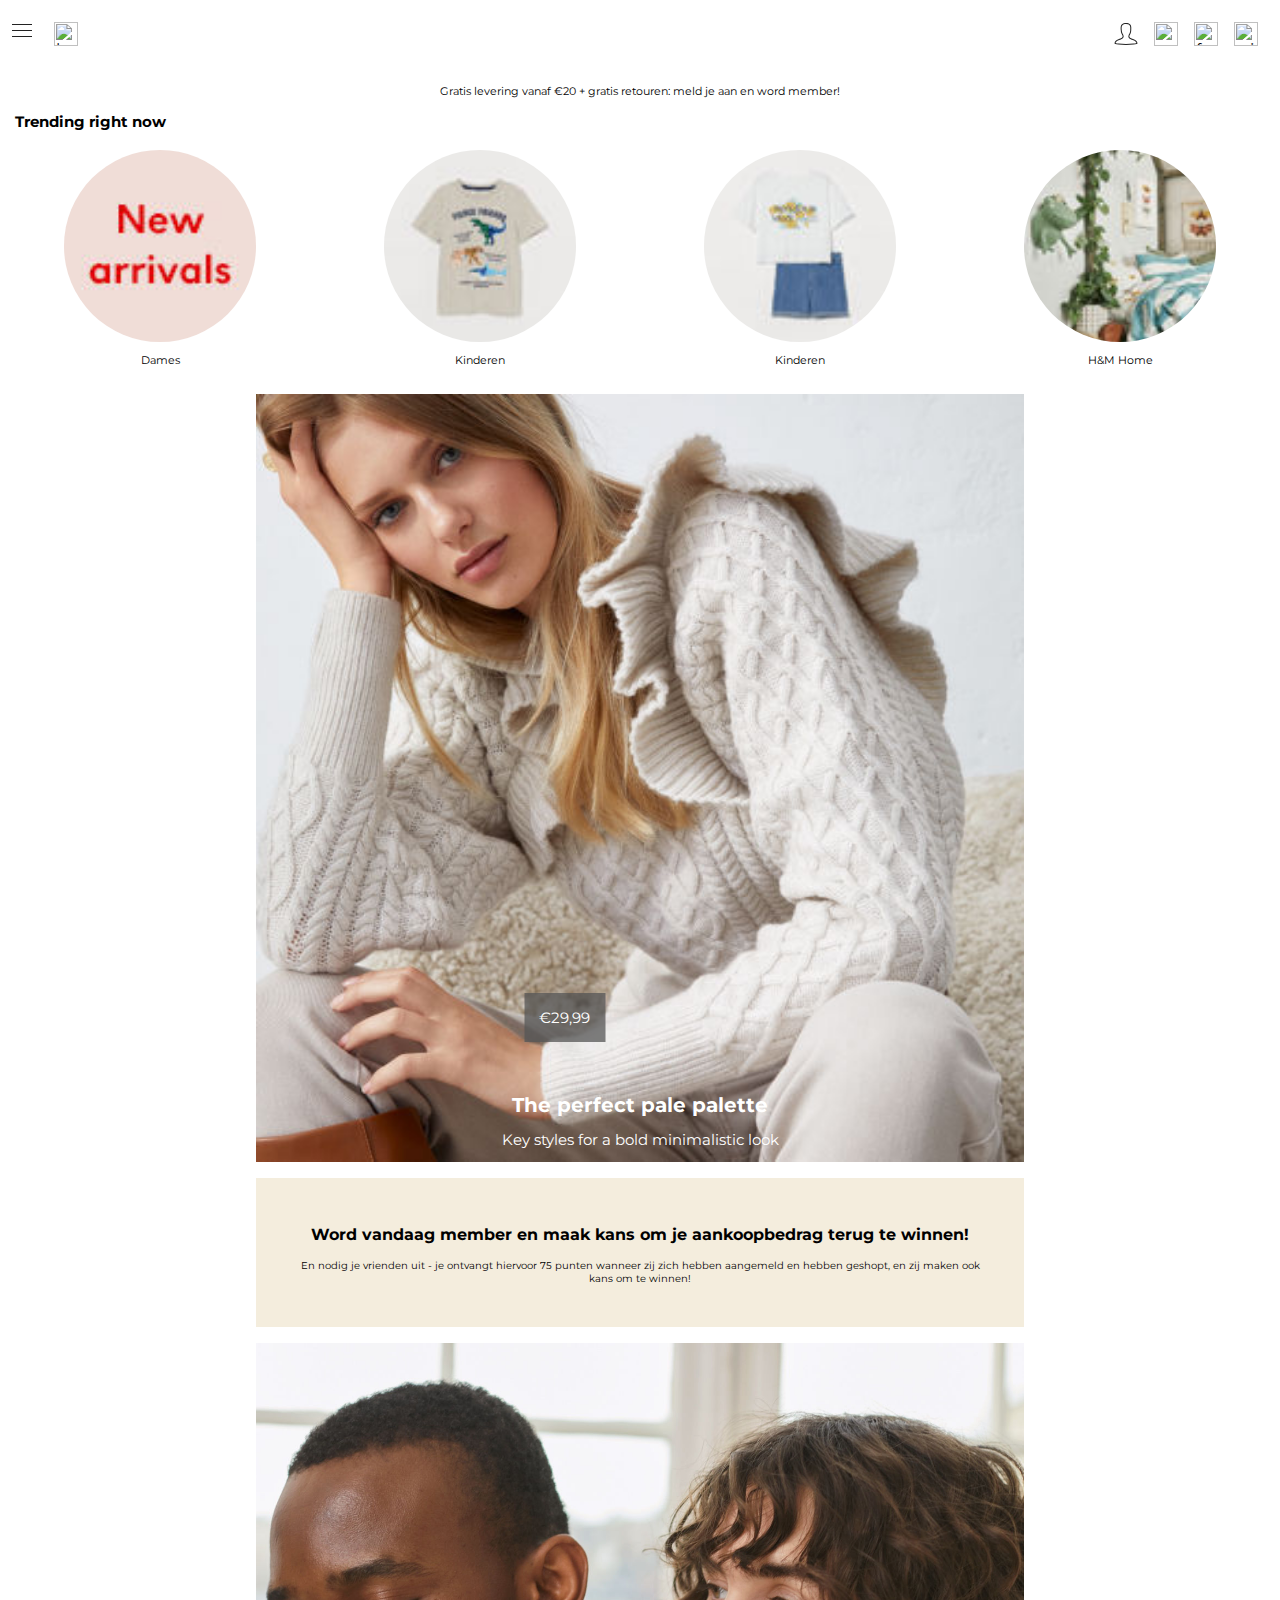
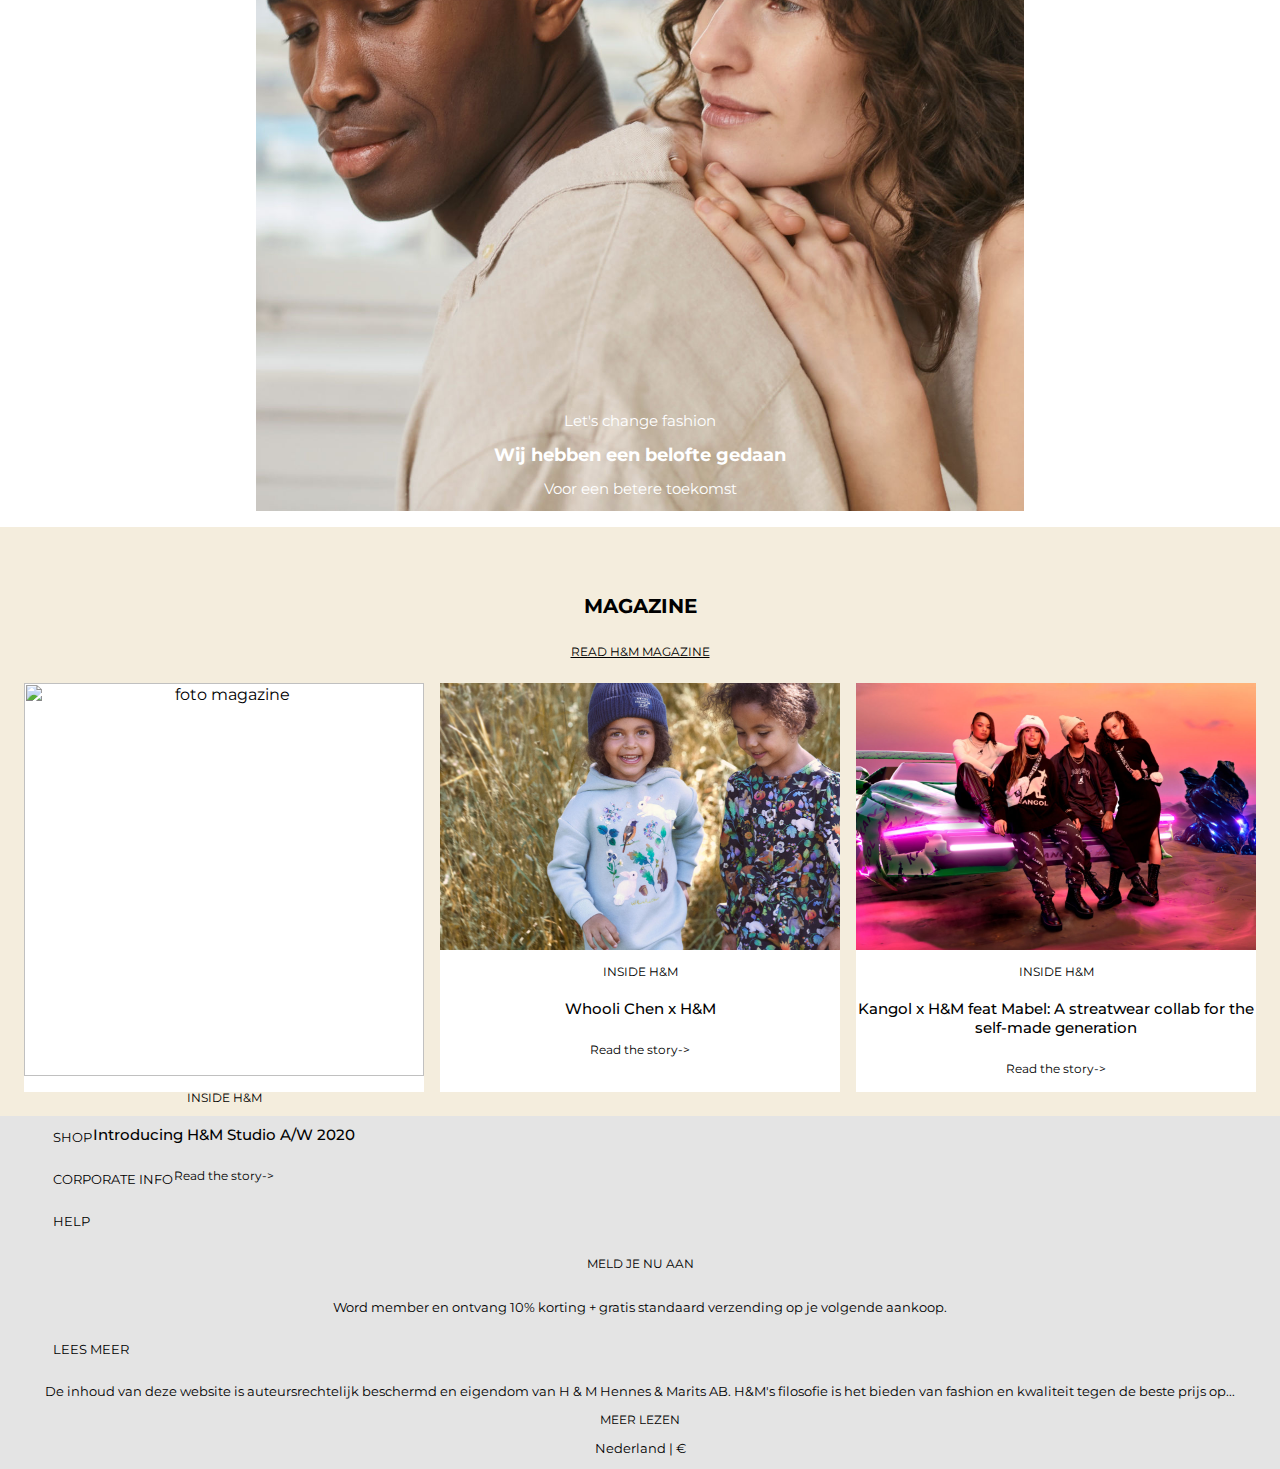
==== index.html @ 2b01b05f "Add files via upload" ====
<html lang="en">

<head>
	<meta charset="UTF-8">
	<meta name="viewport" content="width=device-width, initial-scale=1.0">
	<title>Eindopdracht Frontend Development Iris</title>
	<link rel="stylesheet" href="styles/style.css" />
</head>

<body>
	<header>
		<h1>H&M</h1>
		<nav>
			<ul>
				<li><a href="#"><img src="images/profielicon.svg" alt="profiel" />Inloggen</a></li>
				<li><a href="#">Dames</a></li>
				<li><a href="">Heren</a></li>
				<li><a href="">Divided</a></li>
				<li><a href="">Kinderen</a></li>
				<li><a href="">H&M HOME</a></li>
				<li><a href="">SALE</a></li>
				<li><a href="">Duurzaamheid</a></li>
				<li><a href="">Klantenservice</a></li>
				<li><a href="">Newsletter</a></li>
				<li><a href="">Zoek een winkel</a></li>
				<li><a href="">H&M Android app</a></li>
				<li><a href="">H&M Iphone app</a></li>
				<li><a href="">Modus hoog contrast inschakelen</a></li>
				<li><button>close</button></li>
			</ul>
			<ul>
				<li><button><img src="images/hamburgermenu.svg" alt="menu" /></button>
				</li>
				<li><img src="images/logo.png" alt="logo" />
				</li>
			</ul>
			<ul>
				<li><img src="images/profielicon.svg" alt="profiel" />
				</li>
				<li><img src="images/searchicon.png" alt="zoeken" />
				</li>
				<li><img src="images/favoriteicon.png" alt="favorieten" />
				</li>
				<li><img src="images/shoppingbag.png" alt="winkelmand" />
				</li>
			</ul>
		</nav>
	</header>
	<section>
		<p> Gratis levering vanaf €20 + gratis retouren: meld je aan en word member!</p>
		<h2> Trending right now </h2>
		<ul>
			<!-- linkjes maken -->
			<li><img src="images/new_arrivals.jpg" alt="new arrivals" />
				<p>Dames</p>
			</li>
			<li><img src="images/TRN_afb1.jpg" alt="jongenskleding" />
				<p>Kinderen</p>
			</li>
			<li><img src="images/TRN_afb2.jpg" alt="meisjeskleding" />
				<p>Kinderen</p>
			</li>
			<li><img src="images/TRN_afb3.jpg" alt="kinderkamer" />
				<p>H&M Home</p>
			</li>
	</section>
	<main>
		<h1>Main content</h1>
		<section>
			<h3>H&M frontpage news</h3>
			<ul>
				<li>
					<section>
						<!-- linkjes maken -->
						<div>
							<a>€29,99</a>
							<h2>The perfect pale palette</h2>
							<p>Key styles for a bold minimalistic look</p>
						</div>
						<img src="images/girl1.jpg" alt="foto model" />
					</section>
				</li>
				<li>
					<section>
						<h3>Word vandaag member en maak kans om je aankoopbedrag terug te winnen!</h3>
						<p>En nodig je vrienden uit - je ontvangt hiervoor 75 punten wanneer zij zich hebben aangemeld
							en hebben geshopt, en zij maken ook kans om te winnen!</p>
					</section>
				</li>

				<li>
					<section>
						<div>
							<p>Let's change fashion</p>
							<h2>Wij hebben een belofte gedaan</h2>
							<p>Voor een betere toekomst</p>
						</div>
						<img src="images/girl2.jpg" alt="foto modellen">
					</section>
				</li>
		</section>
		<section>
			<h3>H&M Magazine</h3>
			<header>
				<h4> MAGAZINE </h4>
				<a>READ H&M MAGAZINE</a>
			</header>
			<section>
				<article>
					<img src="images/magazine_afb_1.jpg" alt="foto magazine">
					<h2>INSIDE H&M</h2>
					<p>Introducing H&M Studio A/W 2020</p>
					<a>Read the story-></a>
				</article>
				<article>
					<img src="images/magazine_afb_2.jpg" alt="foto magazine 2">
					<h2>INSIDE H&M</h2>
					<p>Whooli Chen x H&M</p>
					<a>Read the story-></a>
				</article>
				<article>
					<img src="images/magazine_afb_3.jpg" alt="foto magazine 3">
					<h2>INSIDE H&M</h2>
					<p>Kangol x H&M feat Mabel: A streatwear collab for the self-made generation</p>
					<a>Read the story-></a>
				</article>
			</section>
		</section>
	</main>
	<footer>
		<ul>
			<li>
				<p>SHOP</p>
			</li>
			<li>
				<p>CORPORATE INFO</p>
			</li>
			<li>
				<p>HELP</p>
			</li>
		</ul>
		<h2>MELD JE NU AAN </h2>
		<p>Word member en ontvang 10% korting + gratis standaard verzending op je volgende aankoop.</p>
		<ul>
			<li>
				<p>LEES MEER</p>
			</li>
		</ul>
		<!-- iconen -->
		<p>De inhoud van deze website is auteursrechtelijk beschermd en eigendom van H & M Hennes & Marits AB. H&M's
			filosofie is het bieden van fashion en kwaliteit tegen de beste prijs op...</p>
		<a>MEER LEZEN</a>
		<!-- logo h&M -->
		<p> Nederland | € </p>
	</footer>
	<script src="scripts/script.js"></script>
</body>

</html>
---- styles/style.css ----
@import url('https://fonts.googleapis.com/css2?family=Montserrat:ital,wght@0,500;0,700;1,200;1,400&display=swap');


body {
	background-color: white;
	text-align: center;
	font-family: 'Montserrat', sans-serif;
	text-align: center;
	margin:0;
}


h1 {
	position: absolute;
	left: -10000em;
}

h2 {
	font-size: 20px;
	line-height: 24px;
	white-space: nowrap;
}

p {
	font-family: 'Montserrat', sans-serif;
}

button {
	border: none;
	background-color: white;
}

/* trending text */
body > section h2 {
	font-size: 15px;
	text-align: left;
	padding-left:1em;
}

body > section p {
	font-size:11px;
}

h3 {
	font-size: 16px;
	line-height: 17px;
	text-align: center;
}

h4 {
	font-size: 20px;
	line-height: 24px;
	color: black;
	white-space: nowrap;
	font-weight: bold;
}

.toonHamburger nav ul:first-of-type {
	left: 0;
	opacity: 1;
}

nav ul:first-of-type {
	opacity: 0;
	box-shadow: 0px 0px 1px 5000px rgba(0, 0, 0, 0.8);
	left: -100%;
	position: fixed;
	/* display: flex; */
	flex-direction: column;
	height: 100vh;
	background-color: white;
	width: 70vw;
	margin: 0;
	top: 0;

	justify-content: flex-start;
	align-items: flex-start;
	padding: 2em;
	z-index: 100;

	transition: all 0.3s ease-out;
} 

nav a {
	color:black;
	list-style: none;
	text-decoration: none;
	font-size:17px;
	font-weight:normal;
}

nav a:active {
	color:red;
}

section p {
	font-size: 10px;
}

footer p {
	font-size: 10px;
}

main section>ul li:first-of-type p {
	font-size: 15px;
	line-height: 14px;
	color: white;
	white-space: nowrap;
	text-align: center;
}

main section>ul li:nth-of-type(3) p {
	font-size: 15px;
	line-height: 14px;
	color: white;
	white-space: nowrap;
	text-align: center;
}

main>section:nth-of-type(1) {
	max-width: 90%;
	margin: auto;
}

main section:nth-of-type(2) {
	background-color: #f4eddd;
	padding: 1.5em;
}

main section:nth-of-type(2) a {
	text-decoration: underline;
	font-size: 12px;
}

main section:last-of-type section {
	display: grid;
	grid-template-columns: 1fr;
	grid-gap: 1em;
}

main section:nth-of-type(2) article a {
	text-decoration: none;
}

main section:nth-of-type(2) img {
	display: block;
	width: 100%;
	margin: auto;
}

article {
	background-color: white;
	padding-bottom: 1em;
}

article h2 {
	font-weight: normal;
	font-size: 12px;
}

article p {
	font-size: 15px;
	font-weight: 500;
}

main>section:nth-of-type(2) article a {
	display: block;
	margin-top: 2em;
}


section li img {
	width: 60%;
}

body > header {
	  width: 100%;    
	  position: sticky;    
	  z-index: 1000;    
	  top: 0;    
	  background-color: #fff;
}

header>p {
	font-size: 11px;
	line-height: 18px;
	text-align: center;
}

header>nav ul li img {
	width: 1.5em;
}

header>nav ul {
	list-style: none;
	display: flex;
	justify-content: space-between;
	padding: 0;
}

header>nav {
	display: flex;
	justify-content: space-between;
}

header>nav ul li {
	margin-right: 1em;
}

nav {
	padding: .4em;
}


/*om de cirkels naast elkaar te krijgen*/
body>section ul {
	position: relative;
	display: flex;
	padding:0;
	flex-direction: row;
	overflow: hidden;
	width: 100%;
}

body>section ul li {
	display: block;
	width: 25%;
}

section ul li {
	list-style-type: none;
}

body>section ul li img {
	border-radius: 50%;
}

main>section ul li img {
	display: block;
	width: 100%;
}

main section ul {
	padding: 0;
}

section ul li:first-of-type,
section ul li:nth-of-type(3) {
	position: relative;
}

main section ul li:nth-of-type(2) {
	background-color: #f4eddd;
	padding: 2em;
	margin: 1em 0;
}

main>section>h3 {
	position: absolute;
	left: -10000em;
}

main section ul li:first-of-type h2 {
	color: white;
	font-size: 20px;
}

main section ul li:nth-of-type(3) h2 {
	color: white;
	font-size: 18px;
}

main>section:nth-of-type(2) header {
	padding-top: 1em;
}

main>section:nth-of-type(2) header a {
	display: block;
	margin: 1em 1em 2em 1em;
}


section ul li:first-of-type div,
main section ul li:nth-of-type(3) div {
	position: absolute;
	bottom: 0%;
	left: 50%;
	transform: translate(-50%, 0%);
}

/*blokje met prijs*/
section ul li div:first-of-type a {
	display: block;
	font-family: 'Montserrat', sans-serif;
	font-size: 15px;
	text-align: left;
	position: absolute;
	left: .5em;
	bottom: 6em;
	margin: 1em 1em 2em 1em;
	padding: 1em;
	color: white;
	background-color: rgba(85, 85, 85, .75);
}


footer {
	background-color: #e4e4e4;
}

footer p {
	font-size: 13px;
	display: block;
	padding: 1em;
	margin: 0;
}

footer ul {
	list-style: none;
	text-align: left;
	margin: 0;
}

footer h2,
a {
	font-weight: normal;
	font-size: 12px;
}

@media (min-width:700px){
	/*desktop first*/
	main section:last-of-type section {
	grid-template-columns: 1fr 1fr 1fr;
}

main > section:first-of-type{
	max-width:60%;
}
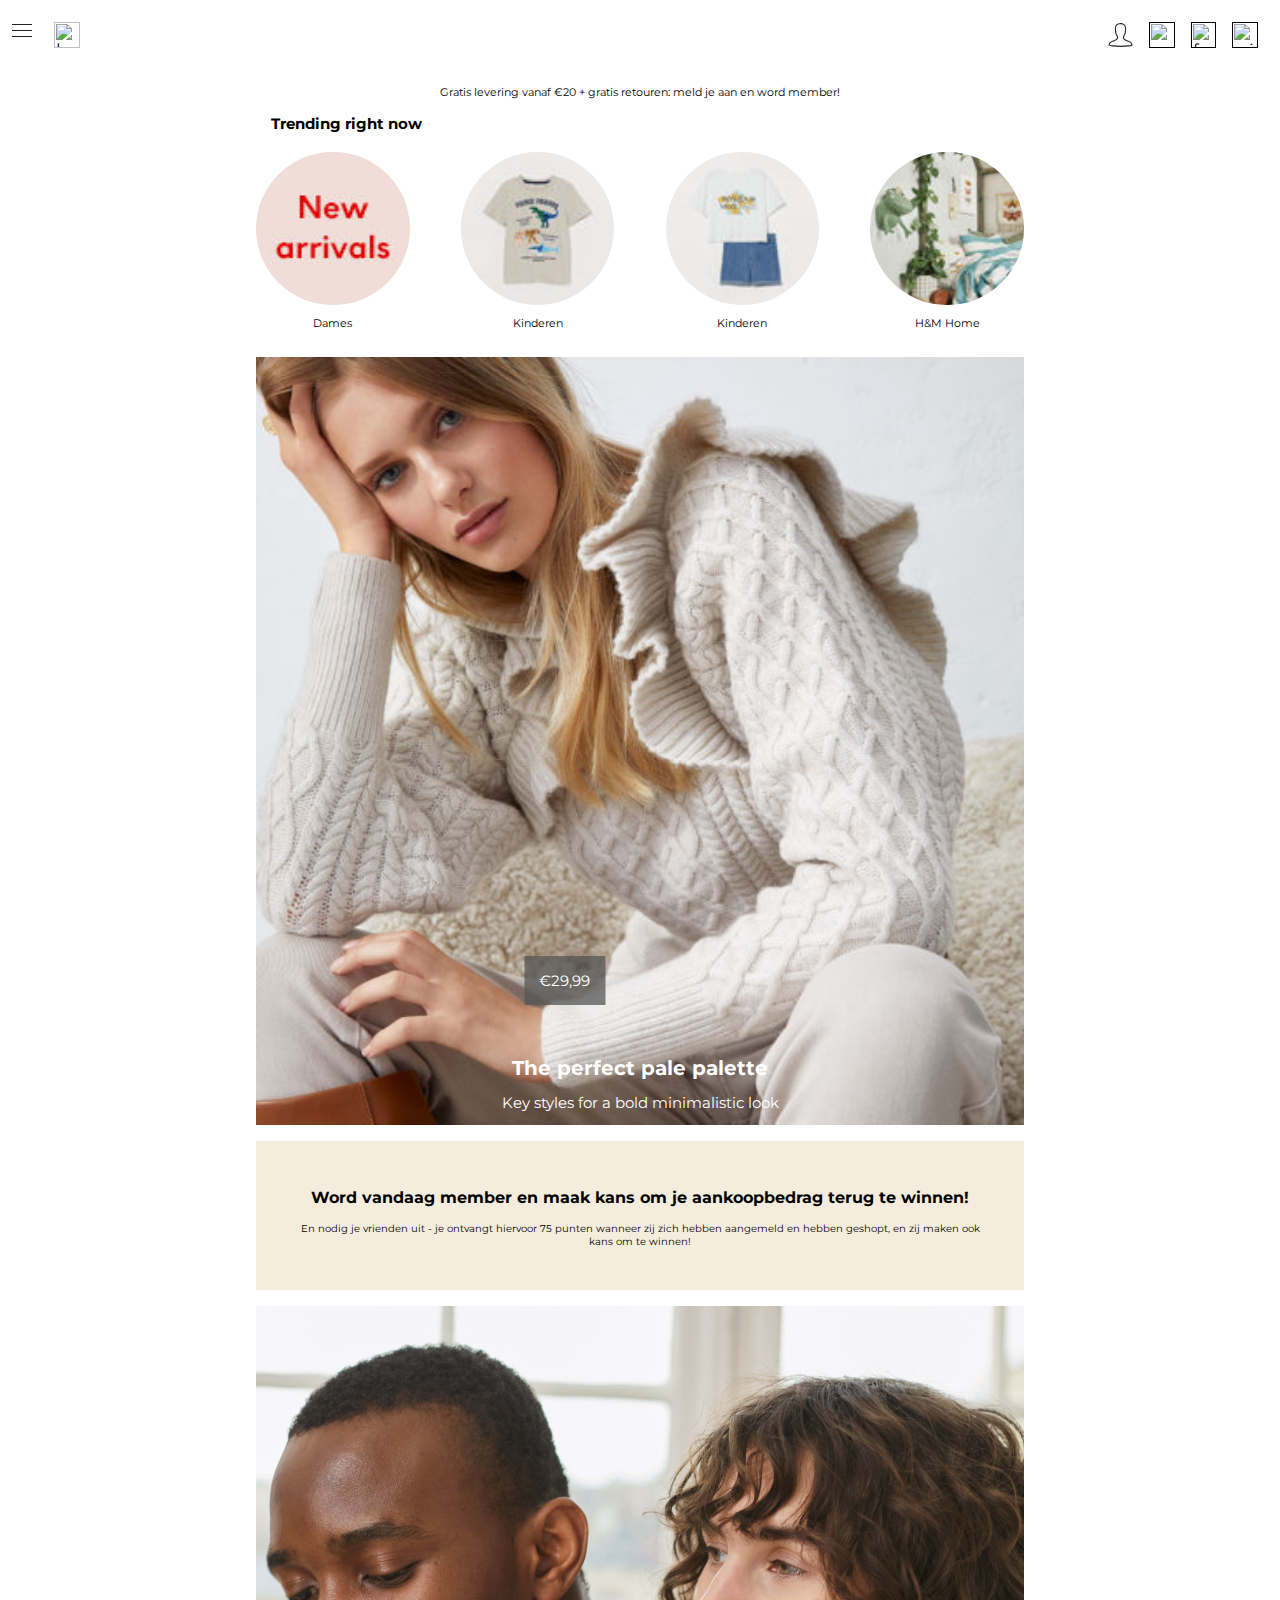
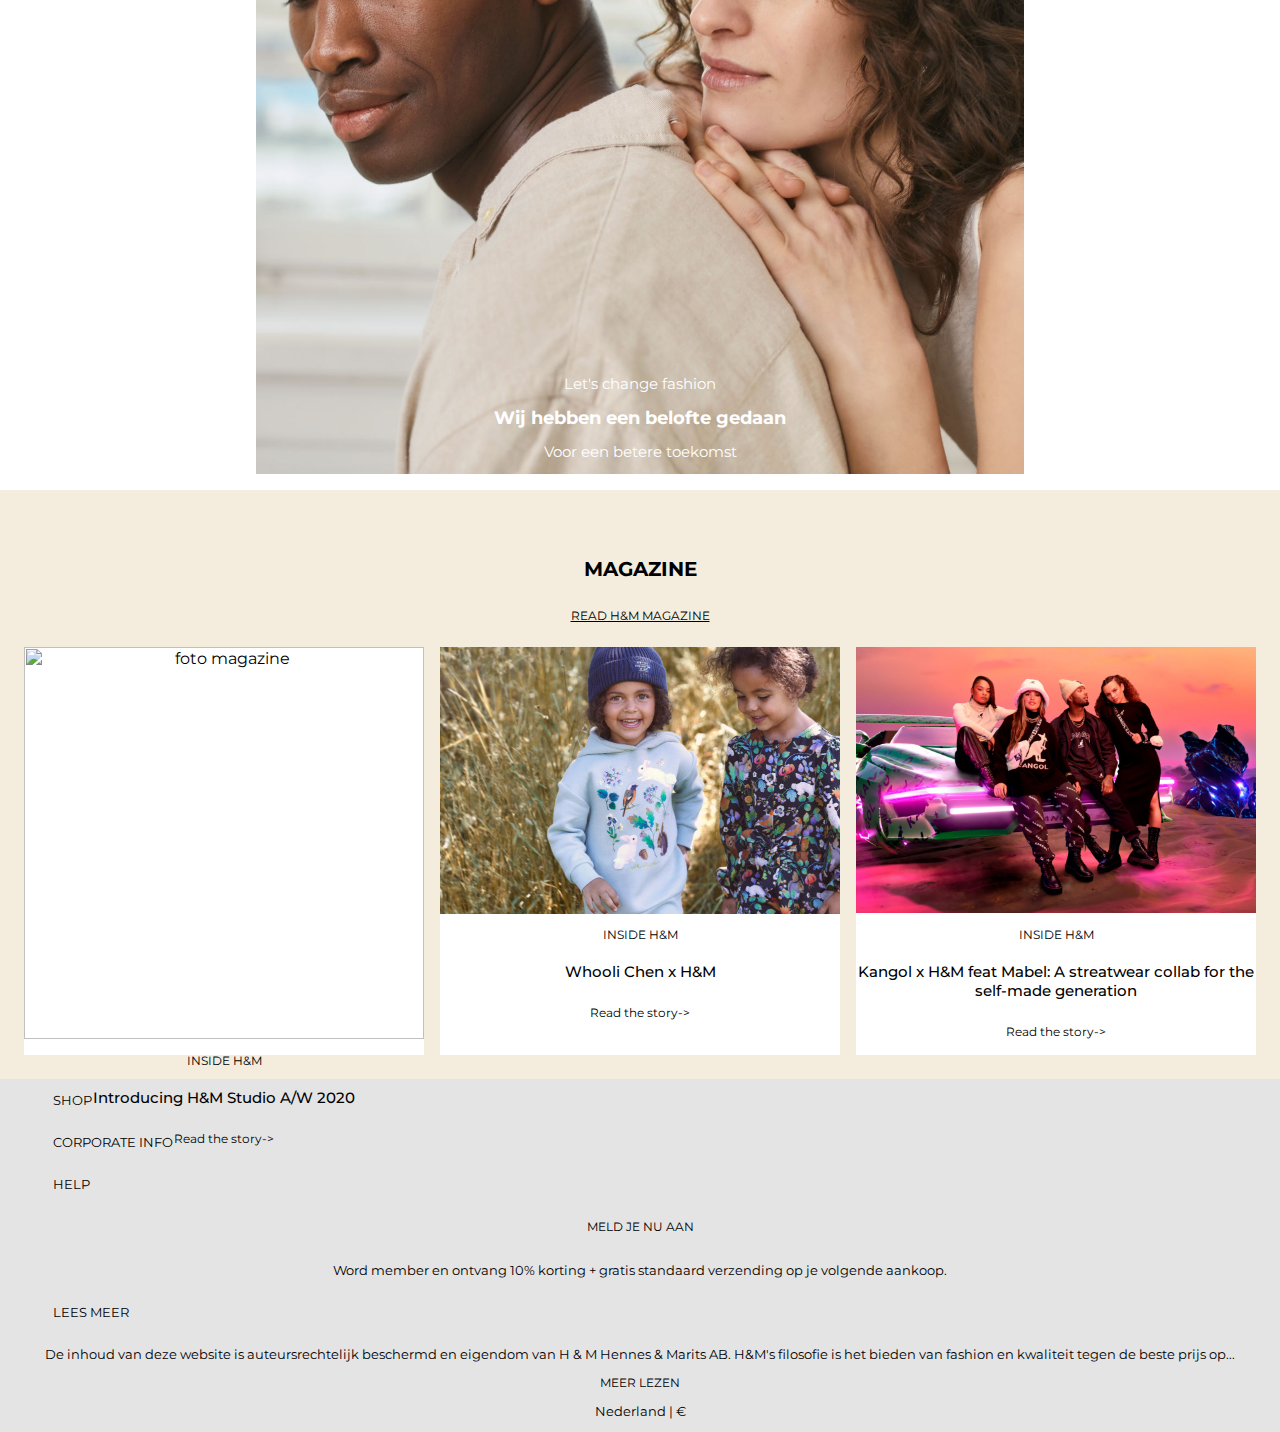
==== commit 46f713ac: "Add files via upload" ====
--- a/index.html
+++ b/index.html
@@ -13,7 +13,7 @@
 		<nav>
 			<ul>
 				<li><a href="#"><img src="images/profielicon.svg" alt="profiel" />Inloggen</a></li>
-				<li><a href="#">Dames</a></li>
+				<li><a href="productpagina.html">Dames</a></li>
 				<li><a href="">Heren</a></li>
 				<li><a href="">Divided</a></li>
 				<li><a href="">Kinderen</a></li>
@@ -26,41 +26,44 @@
 				<li><a href="">H&M Android app</a></li>
 				<li><a href="">H&M Iphone app</a></li>
 				<li><a href="">Modus hoog contrast inschakelen</a></li>
-				<li><button>close</button></li>
 			</ul>
 			<ul>
 				<li><button><img src="images/hamburgermenu.svg" alt="menu" /></button>
 				</li>
-				<li><img src="images/logo.png" alt="logo" />
+				<li><a href="index.html"> <img src="images/logo.png" alt="logo" /></a>
 				</li>
 			</ul>
 			<ul>
-				<li><img src="images/profielicon.svg" alt="profiel" />
+				<li><a href=""><img src="images/profielicon.svg" alt="profiel" /></a>
 				</li>
-				<li><img src="images/searchicon.png" alt="zoeken" />
+				<li><a href=""><img src="images/searchicon.png" alt="zoeken" />
+				</a>
 				</li>
-				<li><img src="images/favoriteicon.png" alt="favorieten" />
+				<li><a href=""><img src="images/favoriteicon2.png" alt="favorieten" />
+				</a>
 				</li>
-				<li><img src="images/shoppingbag.png" alt="winkelmand" />
+				<li><a href=""><img src="images/shoppingbag2.png" alt="winkelmand" />
+				</a>
 				</li>
 			</ul>
 		</nav>
+			<div class="closeHamburger"></div>
 	</header>
 	<section>
 		<p> Gratis levering vanaf €20 + gratis retouren: meld je aan en word member!</p>
 		<h2> Trending right now </h2>
 		<ul>
-			<!-- linkjes maken -->
-			<li><img src="images/new_arrivals.jpg" alt="new arrivals" />
+			<li><a href="productpagina.html"><img src="images/new_arrivals.jpg" alt="new arrivals" /></a>
 				<p>Dames</p>
 			</li>
-			<li><img src="images/TRN_afb1.jpg" alt="jongenskleding" />
+			<li><a href=""><img src="images/TRN_afb1.jpg" alt="jongenskleding" /></a>
 				<p>Kinderen</p>
 			</li>
-			<li><img src="images/TRN_afb2.jpg" alt="meisjeskleding" />
+			<li><a href=""><img src="images/TRN_afb2.jpg" alt="meisjeskleding" /></a>
 				<p>Kinderen</p>
 			</li>
-			<li><img src="images/TRN_afb3.jpg" alt="kinderkamer" />
+			<li><a href=""><img src="images/TRN_afb3.jpg" alt="kinderkamer" />
+			</a>
 				<p>H&M Home</p>
 			</li>
 	</section>
--- a/styles/style.css
+++ b/styles/style.css
@@ -1,6 +1,6 @@
 @import url('https://fonts.googleapis.com/css2?family=Montserrat:ital,wght@0,500;0,700;1,200;1,400&display=swap');
 
-
+/*CSS voor de hele body*/
 body {
 	background-color: white;
 	text-align: center;
@@ -9,7 +9,8 @@
 	margin:0;
 }
 
-
+/*Text*/
+/*Onzichtbare heading h1*/
 h1 {
 	position: absolute;
 	left: -10000em;
@@ -19,26 +20,6 @@
 	font-size: 20px;
 	line-height: 24px;
 	white-space: nowrap;
-}
-
-p {
-	font-family: 'Montserrat', sans-serif;
-}
-
-button {
-	border: none;
-	background-color: white;
-}
-
-/* trending text */
-body > section h2 {
-	font-size: 15px;
-	text-align: left;
-	padding-left:1em;
-}
-
-body > section p {
-	font-size:11px;
 }
 
 h3 {
@@ -55,6 +36,69 @@
 	font-weight: bold;
 }
 
+p {
+	font-family: 'Montserrat', sans-serif;
+}
+
+/*Header*/
+body > header {
+	  width: 100%;    
+	  position: sticky;    
+	  z-index: 1000;    
+	  top: 0;    
+	  background-color: #fff;
+}
+
+header>p {
+	font-size: 11px;
+	line-height: 18px;
+	text-align: center;
+}
+
+header>nav ul li img {
+	width: 1.5em;
+}
+
+header>nav ul {
+	list-style: none;
+	display: flex;
+	justify-content: space-between;
+	padding: 0;
+}
+
+header> nav > ul:nth-of-type(3){
+	align-items:center;
+} 
+
+
+header>nav {
+	display: flex;
+	justify-content: space-between;
+	align-items:center;
+}
+
+header>nav ul li {
+	margin-right: 1em;
+}
+
+/*Navigatie & Hamburgermenu*/
+
+nav {
+	padding: .4em;
+}
+
+nav a {
+	color:black;
+	list-style: none;
+	text-decoration: none;
+	font-size:17px;
+	font-weight:normal;
+}
+
+nav a:active {
+	color:red;
+}
+
 .toonHamburger nav ul:first-of-type {
 	left: 0;
 	opacity: 1;
@@ -64,7 +108,7 @@
 	opacity: 0;
 	box-shadow: 0px 0px 1px 5000px rgba(0, 0, 0, 0.8);
 	left: -100%;
-	position: fixed;
+	position: absolute;
 	/* display: flex; */
 	flex-direction: column;
 	height: 100vh;
@@ -75,144 +119,75 @@
 
 	justify-content: flex-start;
 	align-items: flex-start;
-	padding: 2em;
+	padding:0;
 	z-index: 100;
 
 	transition: all 0.3s ease-out;
 } 
 
-nav a {
-	color:black;
-	list-style: none;
-	text-decoration: none;
-	font-size:17px;
-	font-weight:normal;
-}
-
-nav a:active {
-	color:red;
-}
-
-section p {
-	font-size: 10px;
-}
-
-footer p {
-	font-size: 10px;
-}
-
-main section>ul li:first-of-type p {
+.toonHamburger .closeHamburger {
+	width: 100vw;
+	height: 100vh;
+	position: absolute;
+	top: 0;
+	left: 0;
+	background-repeat: no-repeat;
+	background-position: right 1em center;
+	background-image: url('../images/close.png');
+}
+
+/*Inlogbalk in hamburger*/
+nav ul:first-of-type li:first-of-type {
+	background-color: #f0ddd7;
+	margin:0;
+	padding: 1.5em;
+	width:100%;
+	text-align: left;
+}
+
+nav ul:first-of-type li:first-of-type a img{
+	padding-right: 1em;
+	width:7%;
+}
+
+nav ul:first-of-type li:first-of-type a{
+	font-size:12px;
+	text-transform:uppercase;
+}
+
+/*Tweede deel links in hamburger*/
+nav ul:first-of-type li:nth-of-type(n+9) a{
+	font-size:10px;
+}
+
+
+nav ul:first-of-type li{
+	margin:1em;
+}
+
+button {
+	border: none;
+	background-color: white;
+}
+
+
+/*Section 1*/
+/*P en trending tekst*/
+body>section h2 {
 	font-size: 15px;
-	line-height: 14px;
-	color: white;
-	white-space: nowrap;
-	text-align: center;
-}
-
-main section>ul li:nth-of-type(3) p {
-	font-size: 15px;
-	line-height: 14px;
-	color: white;
-	white-space: nowrap;
-	text-align: center;
-}
-
-main>section:nth-of-type(1) {
-	max-width: 90%;
-	margin: auto;
-}
-
-main section:nth-of-type(2) {
-	background-color: #f4eddd;
-	padding: 1.5em;
-}
-
-main section:nth-of-type(2) a {
-	text-decoration: underline;
-	font-size: 12px;
-}
-
-main section:last-of-type section {
-	display: grid;
-	grid-template-columns: 1fr;
-	grid-gap: 1em;
-}
-
-main section:nth-of-type(2) article a {
-	text-decoration: none;
-}
-
-main section:nth-of-type(2) img {
-	display: block;
-	width: 100%;
-	margin: auto;
-}
-
-article {
-	background-color: white;
-	padding-bottom: 1em;
-}
-
-article h2 {
-	font-weight: normal;
-	font-size: 12px;
-}
-
-article p {
-	font-size: 15px;
-	font-weight: 500;
-}
-
-main>section:nth-of-type(2) article a {
-	display: block;
-	margin-top: 2em;
-}
-
-
-section li img {
-	width: 60%;
-}
-
-body > header {
-	  width: 100%;    
-	  position: sticky;    
-	  z-index: 1000;    
-	  top: 0;    
-	  background-color: #fff;
-}
-
-header>p {
-	font-size: 11px;
-	line-height: 18px;
-	text-align: center;
-}
-
-header>nav ul li img {
-	width: 1.5em;
-}
-
-header>nav ul {
-	list-style: none;
-	display: flex;
-	justify-content: space-between;
-	padding: 0;
-}
-
-header>nav {
-	display: flex;
-	justify-content: space-between;
-}
-
-header>nav ul li {
-	margin-right: 1em;
-}
-
-nav {
-	padding: .4em;
-}
-
-
-/*om de cirkels naast elkaar te krijgen*/
+	text-align: left;
+	padding-left:1em;
+}
+
+body > section p {
+	font-size:11px;
+}
+
+/*images in cirkels*/
+body > section{
+	padding:0 1.1em;
+}
+
 body>section ul {
 	position: relative;
 	display: flex;
@@ -220,28 +195,44 @@
 	flex-direction: row;
 	overflow: hidden;
 	width: 100%;
-}
-
-body>section ul li {
-	display: block;
-	width: 25%;
-}
+	justify-content: space-between;
+}
+
+body > section ul li {
+	display: block;
+	width: 20%;
+}
+
+body > section ul li img {
+	border-radius: 50%;
+	width:100%;
+}
+
+
+/*Main*/
 
 section ul li {
 	list-style-type: none;
-}
-
-body>section ul li img {
-	border-radius: 50%;
-}
-
-main>section ul li img {
-	display: block;
-	width: 100%;
-}
-
-main section ul {
-	padding: 0;
+}/* elke section krijgt anders een bolletje(lijst)*/
+
+/*Onzichtbare heading h3*/
+main>section>h3 {
+	position: absolute;
+	left: -10000em;
+}
+/*Main section*/
+main>section:nth-of-type(1) {
+	max-width: 90%;
+	margin: auto;
+}
+
+/*positioneren tekst in afbeeldingen*/
+section ul li:first-of-type div,
+main section ul li:nth-of-type(3) div {
+	position: absolute;
+	bottom: 0%;
+	left: 50%;
+	transform: translate(-50%, 0%);
 }
 
 section ul li:first-of-type,
@@ -249,44 +240,31 @@
 	position: relative;
 }
 
-main section ul li:nth-of-type(2) {
-	background-color: #f4eddd;
-	padding: 2em;
-	margin: 1em 0;
-}
-
-main>section>h3 {
-	position: absolute;
-	left: -10000em;
-}
-
+/*Beide afbeeldingen*/
+main>section ul li img {
+	display: block;
+	width: 100%;
+}
+
+
+main section ul {
+	padding: 0;
+}
+
+/*afbeelding 1*/
 main section ul li:first-of-type h2 {
 	color: white;
 	font-size: 20px;
 }
 
-main section ul li:nth-of-type(3) h2 {
+main section>ul li:first-of-type p {
+	font-size: 15px;
+	line-height: 14px;
 	color: white;
-	font-size: 18px;
-}
-
-main>section:nth-of-type(2) header {
-	padding-top: 1em;
-}
-
-main>section:nth-of-type(2) header a {
-	display: block;
-	margin: 1em 1em 2em 1em;
-}
-
-
-section ul li:first-of-type div,
-main section ul li:nth-of-type(3) div {
-	position: absolute;
-	bottom: 0%;
-	left: 50%;
-	transform: translate(-50%, 0%);
-}
+	white-space: nowrap;
+	text-align: center;
+}
+
 
 /*blokje met prijs*/
 section ul li div:first-of-type a {
@@ -303,7 +281,94 @@
 	background-color: rgba(85, 85, 85, .75);
 }
 
-
+/* Gele blok tekst tussen afbeeldingen in*/
+section p {
+	font-size: 10px;
+} /* nodig je vrienden uit..*/
+
+main section ul li:nth-of-type(2) {
+	background-color: #f4eddd;
+	padding: 2em;
+	margin: 1em 0;
+}
+
+
+/*afbeelding 2*/
+main section ul li:nth-of-type(3) h2 {
+	color: white;
+	font-size: 18px;
+}
+
+main section>ul li:nth-of-type(3) p {
+	font-size: 15px;
+	line-height: 14px;
+	color: white;
+	white-space: nowrap;
+	text-align: center;
+}
+
+
+/*Begin section magazines etc*/
+/*header section*/
+main>section:nth-of-type(2) header {
+	padding-top: 1em;
+}
+
+main>section:nth-of-type(2) header a {
+	display: block;
+	margin: 1em 1em 2em 1em;
+}
+
+/*section articles*/
+main section:nth-of-type(2) {
+	background-color: #f4eddd;
+	padding: 1.5em;
+}
+
+article {
+	background-color: white;
+	padding-bottom: 1em;
+}
+
+main>section:nth-of-type(2) article a {
+	display: block;
+	margin-top: 2em;
+}
+
+main section:last-of-type section {/*gap tussen de articles*/
+	display: grid;
+	grid-template-columns: 1fr;
+	grid-gap: 1em;
+}
+
+/*afbeeldingen articles*/
+main section:nth-of-type(2) img {
+	display: block;
+	width: 100%;
+	margin: auto;
+}
+
+/*typografie*/
+article h2 {
+	font-weight: normal;
+	font-size: 12px;
+}
+
+article p {
+	font-size: 15px;
+	font-weight: 500;
+}
+
+main section:nth-of-type(2) a { /*read hm magazine tekst*/
+	text-decoration: underline;
+	font-size: 12px;
+}
+
+main section:nth-of-type(2) article a {
+	text-decoration: none;
+}
+
+/*footer*/
 footer {
 	background-color: #e4e4e4;
 }
@@ -327,12 +392,139 @@
 	font-size: 12px;
 }
 
+
+
+
+/* PRODUCTPAGINA */
+
+/*Text*/
+.productpagina h2{
+	text-align:center;
+	font-size:20px;
+	/*padding:;*/
+}
+
+
+/*Main, content onder 'bekijk alle items'*/
+
+.productpagina main ul{
+	display: flex;
+    padding: 0;
+    align-items: center;
+    list-style: none;
+}
+ 
+.productpagina main>ul li:nth-of-type(3) {
+    margin-left: auto;
+}
+ 
+.productpagina main>ul li {
+    margin: 0em 1em;
+}
+
+
+.productpagina main>ul li a img{
+	width: 1.5em;
+}
+
+
+.productpagina main ul li a{
+	color:black;
+	text-decoration: none;
+}
+
+/*plaatjes naast elkaar*/
+
+.productpagina main section{
+	display:grid;
+	grid-template-columns: 1fr 1fr;
+	grid-gap:1em;
+}
+
+
+/*articles - producten*/
+
+.productpagina section article h2{
+	font-size:12px;
+	text-align:left;
+}
+
+.productpagina section article p{
+	font-size:10px;
+	text-align:left;
+}
+
+.productpagina section article p:first-of-type{
+	color:#007b5f;
+}
+
+/*tekst consious weg*/
+
+.productpagina section article:nth-of-type(2) p:first-of-type{
+	color:white;
+}
+
+.productpagina section article:nth-of-type(3) p:first-of-type{
+	color:white;
+}
+
+.productpagina section article:nth-of-type(5) p:first-of-type{
+	color:white;
+}
+
+.productpagina section article:nth-of-type(8) p:first-of-type{
+	color:white;
+}
+
+/*positioneren afbeeldingen */
+.productpagina section article a img:first-of-type{
+	display: block;
+	width: 100%;
+}
+
+/*hartje in afbeelding*/
+.productpagina section article {
+	position:relative;
+}
+
+.productpagina section article > img {
+	display: block;
+	position: absolute;
+	right: .5em;
+	bottom: 10em;
+}
+
+/*laadbutton*/
+ .productpagina section button{
+ 	grid-column:1 / -1;
+ 	margin:0 auto 2em;
+	padding:1em 3.5em;
+	color:white;
+	background-color:black;
+	font-weight:700;
+ }
+
+
+/*Footer*/
+.productpagina footer h2{
+	font-size:12px;
+}
+
+
+/*responsive*/
 @media (min-width:700px){
-	/*desktop first*/
 	main section:last-of-type section {
 	grid-template-columns: 1fr 1fr 1fr;
-}
-
-main > section:first-of-type{
+	}
+	main > section:first-of-type{
 	max-width:60%;
-}
+	}
+	body > section{
+	max-width:60%;
+	margin:auto;	
+	}
+	.productpagina main section{
+	grid-template-columns: 1fr 1fr 1fr 1fr;
+	max-width:80%;
+	}
+}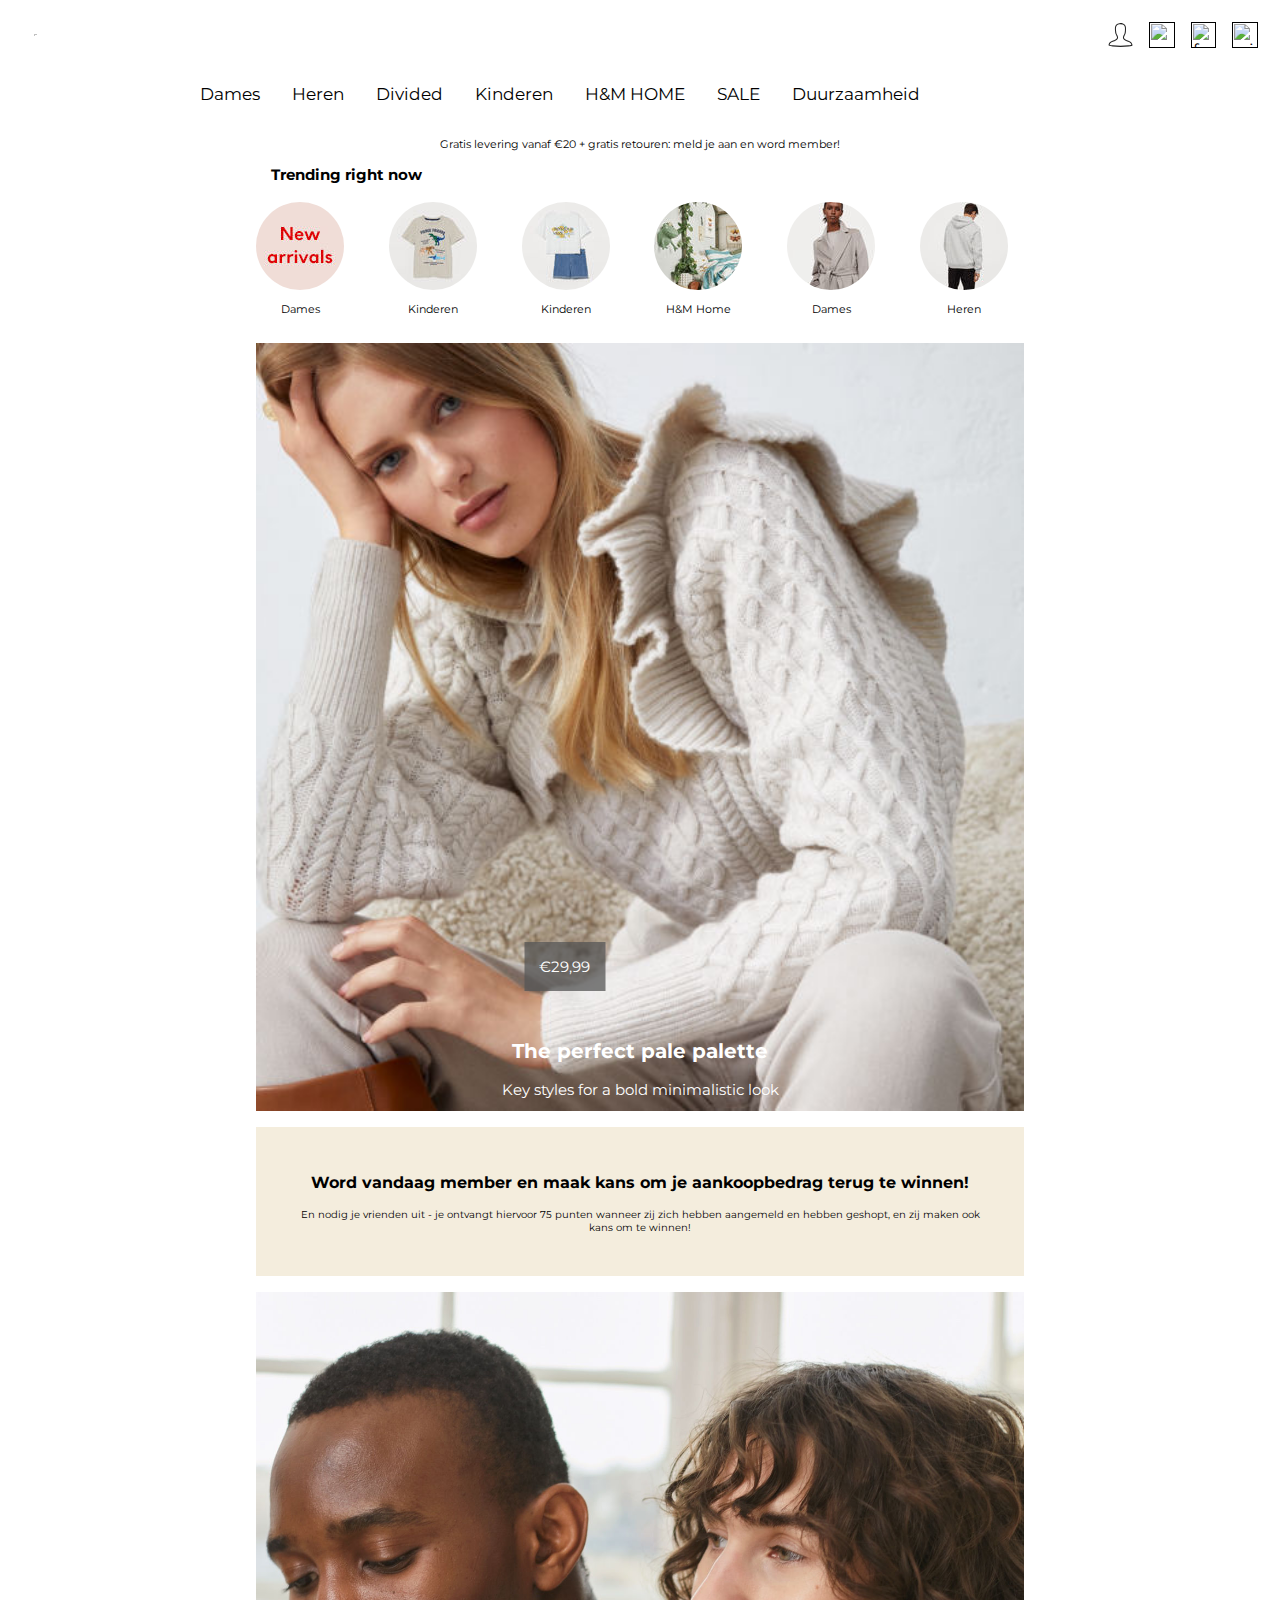
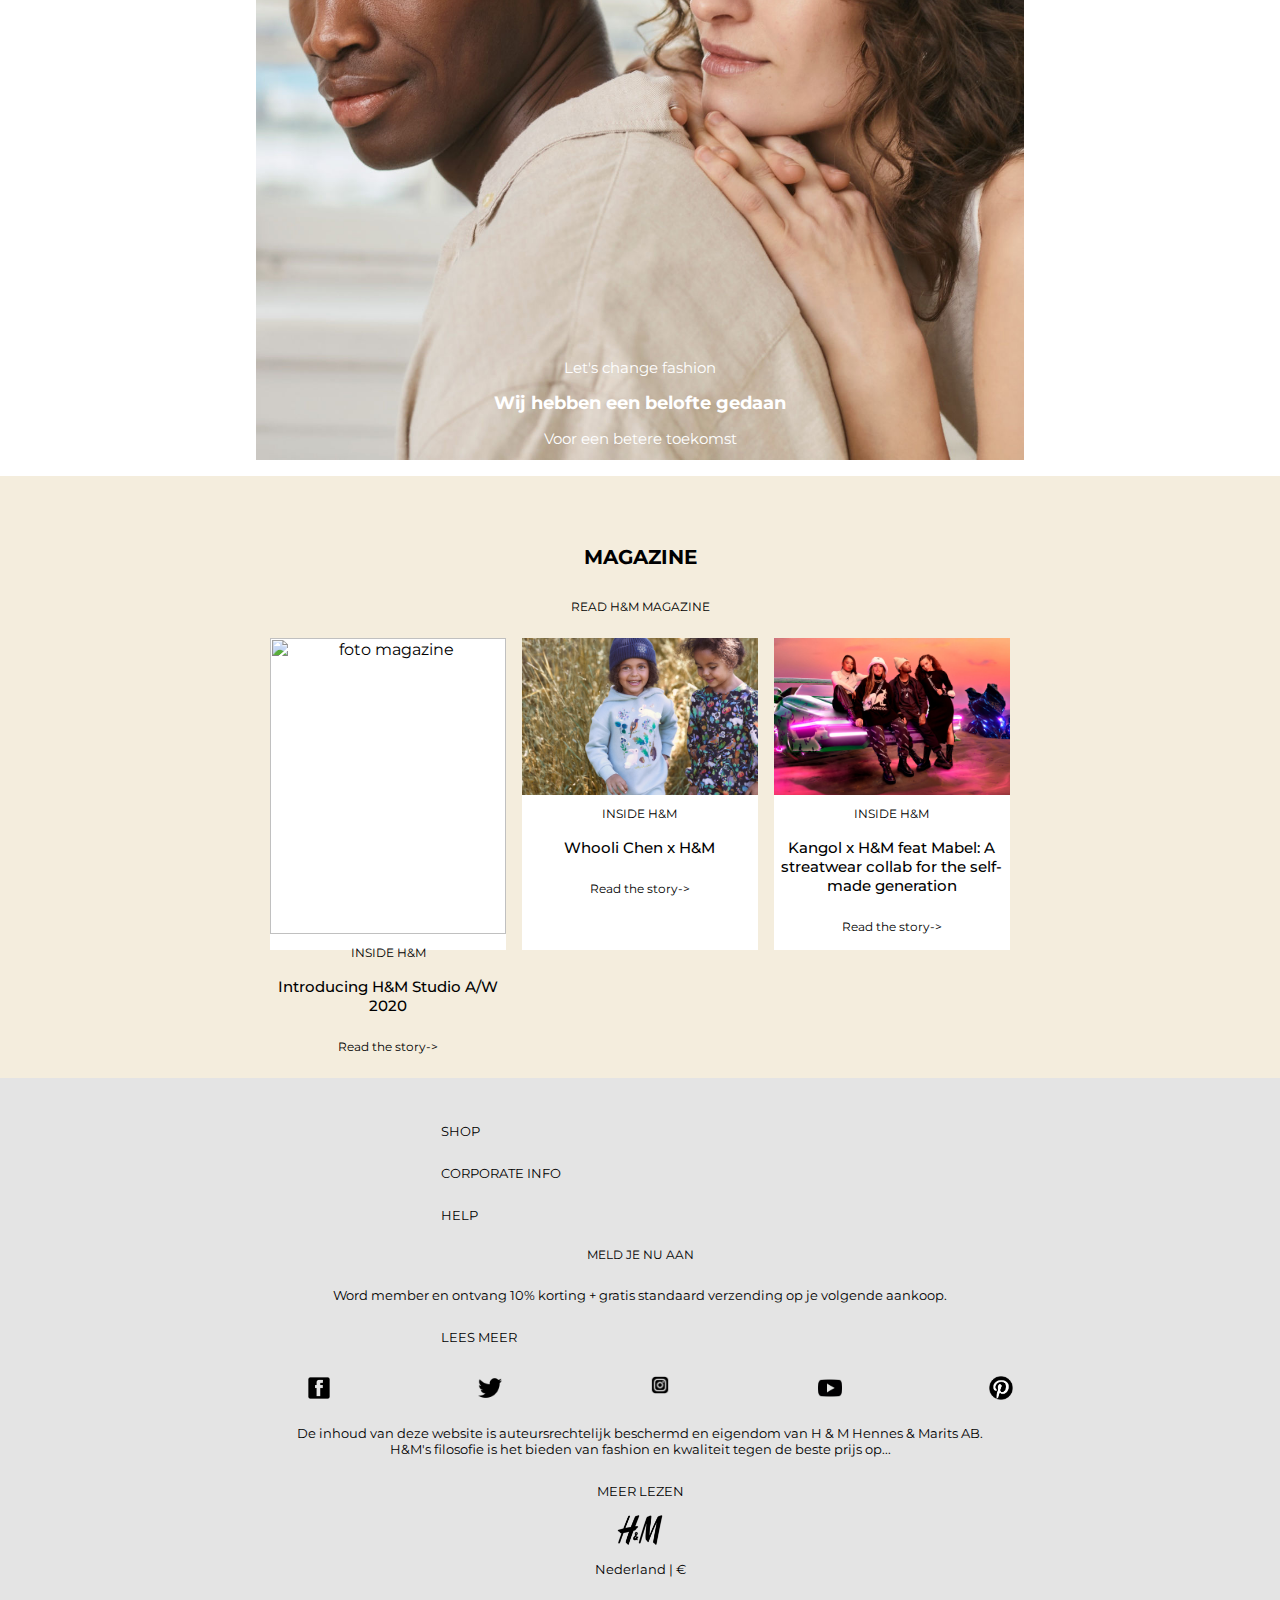
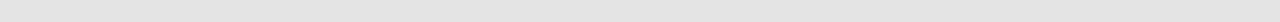
==== commit 3e11b173: "Add files via upload" ====
--- a/index.html
+++ b/index.html
@@ -66,6 +66,14 @@
 			</a>
 				<p>H&M Home</p>
 			</li>
+			<li><a href=""><img src="images/TRN_abf4.jpg" alt="dameskleding" />
+			</a>
+				<p>Dames</p>
+			</li>
+			<li><a href=""><img src="images/TRN_afb5.jpg" alt="herenkleding" />
+			</a>
+				<p>Heren</p>
+			</li>
 	</section>
 	<main>
 		<h1>Main content</h1>
@@ -109,6 +117,7 @@
 				<a>READ H&M MAGAZINE</a>
 			</header>
 			<section>
+				<div>
 				<article>
 					<img src="images/magazine_afb_1.jpg" alt="foto magazine">
 					<h2>INSIDE H&M</h2>
@@ -127,6 +136,7 @@
 					<p>Kangol x H&M feat Mabel: A streatwear collab for the self-made generation</p>
 					<a>Read the story-></a>
 				</article>
+			</div>
 			</section>
 		</section>
 	</main>
@@ -149,11 +159,17 @@
 				<p>LEES MEER</p>
 			</li>
 		</ul>
-		<!-- iconen -->
+		<ul>
+			<li><a href="#"><img src="images/facebook2.png" alt="facebook" /></a></li>
+			<li><a href="#"><img src="images/twitter.png" alt="twitter" /></a></li>
+			<li><a href="#"><img src="images/instagram6.png" alt="instagram" /></a></li>
+			<li><a href="#"><img src="images/youtube.png" alt="youtube" /></a></li>
+			<li><a href="#"><img src="images/pinterest2.png" alt="pinterest" /></a></li>
+		</ul>
 		<p>De inhoud van deze website is auteursrechtelijk beschermd en eigendom van H & M Hennes & Marits AB. H&M's
 			filosofie is het bieden van fashion en kwaliteit tegen de beste prijs op...</p>
-		<a>MEER LEZEN</a>
-		<!-- logo h&M -->
+		<p>MEER LEZEN</p>
+		<a href="#"><img src="images/logozwart.png" alt="logo" /></a>
 		<p> Nederland | € </p>
 	</footer>
 	<script src="scripts/script.js"></script>
--- a/styles/style.css
+++ b/styles/style.css
@@ -17,20 +17,20 @@
 }
 
 h2 {
-	font-size: 20px;
-	line-height: 24px;
+	font-size: 1.25em;
+	line-height: 1.5em;
 	white-space: nowrap;
 }
 
 h3 {
-	font-size: 16px;
-	line-height: 17px;
+	font-size: 1em;
+	line-height: 1.06em;
 	text-align: center;
 }
 
 h4 {
-	font-size: 20px;
-	line-height: 24px;
+	font-size: 1.25em;
+	line-height: 1.5em;
 	color: black;
 	white-space: nowrap;
 	font-weight: bold;
@@ -50,8 +50,8 @@
 }
 
 header>p {
-	font-size: 11px;
-	line-height: 18px;
+	font-size: 0.6875em;
+	line-height: 1.125em;
 	text-align: center;
 }
 
@@ -91,7 +91,7 @@
 	color:black;
 	list-style: none;
 	text-decoration: none;
-	font-size:17px;
+	font-size:1.0625em;
 	font-weight:normal;
 }
 
@@ -128,6 +128,7 @@
 .toonHamburger .closeHamburger {
 	width: 100vw;
 	height: 100vh;
+	/*z-index: 1000; als deze aanstaat doen de links het niet*/
 	position: absolute;
 	top: 0;
 	left: 0;
@@ -143,7 +144,9 @@
 	padding: 1.5em;
 	width:100%;
 	text-align: left;
-}
+	box-sizing: border-box;
+}
+
 
 nav ul:first-of-type li:first-of-type a img{
 	padding-right: 1em;
@@ -151,13 +154,15 @@
 }
 
 nav ul:first-of-type li:first-of-type a{
-	font-size:12px;
+	font-size:0.75em;
 	text-transform:uppercase;
+	display:flex;
+	align-items: center;
 }
 
 /*Tweede deel links in hamburger*/
 nav ul:first-of-type li:nth-of-type(n+9) a{
-	font-size:10px;
+	font-size:0.625em;
 }
 
 
@@ -174,13 +179,13 @@
 /*Section 1*/
 /*P en trending tekst*/
 body>section h2 {
-	font-size: 15px;
+	font-size: 0.9375em;
 	text-align: left;
 	padding-left:1em;
 }
 
 body > section p {
-	font-size:11px;
+	font-size:0.7em;
 }
 
 /*images in cirkels*/
@@ -193,19 +198,19 @@
 	display: flex;
 	padding:0;
 	flex-direction: row;
-	overflow: hidden;
-	width: 100%;
+	overflow: scroll;
 	justify-content: space-between;
 }
 
 body > section ul li {
 	display: block;
-	width: 20%;
+	min-width:25vw;
+	margin-right:1em;
 }
 
 body > section ul li img {
 	border-radius: 50%;
-	width:100%;
+	width:60%;
 }
 
 
@@ -254,12 +259,12 @@
 /*afbeelding 1*/
 main section ul li:first-of-type h2 {
 	color: white;
-	font-size: 20px;
+	font-size: 1.25em;
 }
 
 main section>ul li:first-of-type p {
-	font-size: 15px;
-	line-height: 14px;
+	font-size: 0.9375em;
+	line-height: 0.875em;
 	color: white;
 	white-space: nowrap;
 	text-align: center;
@@ -270,7 +275,7 @@
 section ul li div:first-of-type a {
 	display: block;
 	font-family: 'Montserrat', sans-serif;
-	font-size: 15px;
+	font-size: 0.9375em;
 	text-align: left;
 	position: absolute;
 	left: .5em;
@@ -283,7 +288,7 @@
 
 /* Gele blok tekst tussen afbeeldingen in*/
 section p {
-	font-size: 10px;
+	font-size: 0.625em;
 } /* nodig je vrienden uit..*/
 
 main section ul li:nth-of-type(2) {
@@ -296,12 +301,12 @@
 /*afbeelding 2*/
 main section ul li:nth-of-type(3) h2 {
 	color: white;
-	font-size: 18px;
+	font-size: 1.125em;
 }
 
 main section>ul li:nth-of-type(3) p {
-	font-size: 15px;
-	line-height: 14px;
+	font-size: 0.9375em;
+	line-height: 0.875em;
 	color: white;
 	white-space: nowrap;
 	text-align: center;
@@ -320,29 +325,30 @@
 }
 
 /*section articles*/
-main section:nth-of-type(2) {
+main section:nth-of-type(2){
 	background-color: #f4eddd;
 	padding: 1.5em;
-}
-
-article {
+	padding-bottom: 8em;
+}
+
+div article {
 	background-color: white;
 	padding-bottom: 1em;
 }
 
-main>section:nth-of-type(2) article a {
+main>section:nth-of-type(2) div article a {
 	display: block;
 	margin-top: 2em;
 }
 
-main section:last-of-type section {/*gap tussen de articles*/
+main section:last-of-type section div {/*gap tussen de articles*/
 	display: grid;
 	grid-template-columns: 1fr;
 	grid-gap: 1em;
 }
 
 /*afbeeldingen articles*/
-main section:nth-of-type(2) img {
+main section:nth-of-type(2) div img {
 	display: block;
 	width: 100%;
 	margin: auto;
@@ -351,34 +357,36 @@
 /*typografie*/
 article h2 {
 	font-weight: normal;
-	font-size: 12px;
+	font-size: 0.75em;
 }
 
 article p {
-	font-size: 15px;
+	font-size: 0.9375em;
 	font-weight: 500;
 }
 
-main section:nth-of-type(2) a { /*read hm magazine tekst*/
+main section:nth-of-type(2) div a { /*read hm magazine tekst*/
 	text-decoration: underline;
-	font-size: 12px;
-}
-
-main section:nth-of-type(2) article a {
+	font-size: 0.75em;
+}
+
+main section:nth-of-type(2) div article a {
 	text-decoration: none;
 }
 
 /*footer*/
 footer {
 	background-color: #e4e4e4;
+	padding:2em;
 }
 
 footer p {
-	font-size: 13px;
+	font-size: 0.8125em;
 	display: block;
 	padding: 1em;
 	margin: 0;
 }
+
 
 footer ul {
 	list-style: none;
@@ -386,13 +394,49 @@
 	margin: 0;
 }
 
+footer ul li a img{
+	max-width:2em;
+  	margin: auto;
+  	display: block;
+  	padding: 1.5em 1em 1em 1em;
+}
+
+footer ul:last-of-type{
+	list-style: none;
+	display: flex;
+	justify-content: space-between;
+}
+
+footer a img{
+	width:4em;
+}
+
+footer a{
+	list-style: none;
+}
+
 footer h2,
 a {
 	font-weight: normal;
-	font-size: 12px;
-}
-
-
+	font-size: 0.75em;
+}
+
+/*hover img*/
+img.overlay {
+  position: absolute;
+  width: 100%;
+  top: 0;
+  left: 0;
+  height: auto;
+  justify-content: space-around;
+  display: block;
+  transition: .5s ease;
+  opacity: 0;
+}
+
+img.overlay:hover {
+  opacity: 1;
+}
 
 
 /* PRODUCTPAGINA */
@@ -400,16 +444,17 @@
 /*Text*/
 .productpagina h2{
 	text-align:center;
-	font-size:20px;
+	font-size:1.25em;
 	/*padding:;*/
 }
 
 
 /*Main, content onder 'bekijk alle items'*/
 
-.productpagina main ul{
+
+.productpagina main ul:first-of-type{
 	display: flex;
-    padding: 0;
+    padding: 0em 10em 0em;
     align-items: center;
     list-style: none;
 }
@@ -445,12 +490,12 @@
 /*articles - producten*/
 
 .productpagina section article h2{
-	font-size:12px;
+	font-size:0.75em;
 	text-align:left;
 }
 
 .productpagina section article p{
-	font-size:10px;
+	font-size:0.625em;
 	text-align:left;
 }
 
@@ -507,22 +552,84 @@
 
 /*Footer*/
 .productpagina footer h2{
-	font-size:12px;
-}
-
-
-/*responsive*/
+	font-size:0.75em;
+}
+
+
+/*Breakpoints*/
+
+/*groter dan mobiel*/
 @media (min-width:700px){
-	main section:last-of-type section {
+	/*hamburger menu weg naar normaal menu*/
+	header nav {
+    flex-wrap: wrap;
+  	}
+  	header nav ul:first-of-type {
+    justify-content: center;
+    width: 100vw;
+    display: flex;
+    flex-direction: row;
+    flex-wrap: wrap;
+    position: static;
+    opacity: 1;
+    height: auto;
+    box-shadow: none;
+    order: 3;
+    margin:auto;
+    padding:0;
+  	}
+  	/*logo groot in het midden*/
+  	header nav ul:nth-of-type(2) li a img:last-of-type{
+  	width:5%;
+  	padding:0;
+  	}
+	/*hamburgermenu niet zichtbaar*/
+  	header nav ul:nth-of-type(2) li:nth-of-type(1) {
+    display: none;
+  	}
+  	/*close button hamburgermenu niet zichtbaar*/
+  	header nav ul:first-of-type li:first-of-type,
+  	header nav ul:first-of-type li:last-of-type {
+	display: none;
+	}
+	/*tweede deel links HBmenu niet zichtbaar*/
+	nav ul:first-of-type li:nth-of-type(n+9) a{
+	display:none;
+	}
+	/*afbeeldingen in cirkels weer naast elkaar*/
+	body>section ul li {
+	min-width:auto;
+	overflow:auto;
+	}
+	body>section ul li img{
+	width:100%;
+	}
+	/* articles van magazine naast elkaar*/
+	main section:last-of-type section div{
 	grid-template-columns: 1fr 1fr 1fr;
+	margin:auto;
+	max-width:60%;
 	}
 	main > section:first-of-type{
 	max-width:60%;
 	}
-	body > section{
+	main section:nth-of-type(2) div{
+	max-width:60%;
+	}
+	body > section:nth-of-type(1){
 	max-width:60%;
 	margin:auto;	
 	}
+	/*footer*/
+	footer ul{
+	max-width:60%;
+	margin:auto;
+	}
+	footer p{
+	max-width:60%;
+	margin:auto;
+	}
+	/*producten naast elkaar*/
 	.productpagina main section{
 	grid-template-columns: 1fr 1fr 1fr 1fr;
 	max-width:80%;
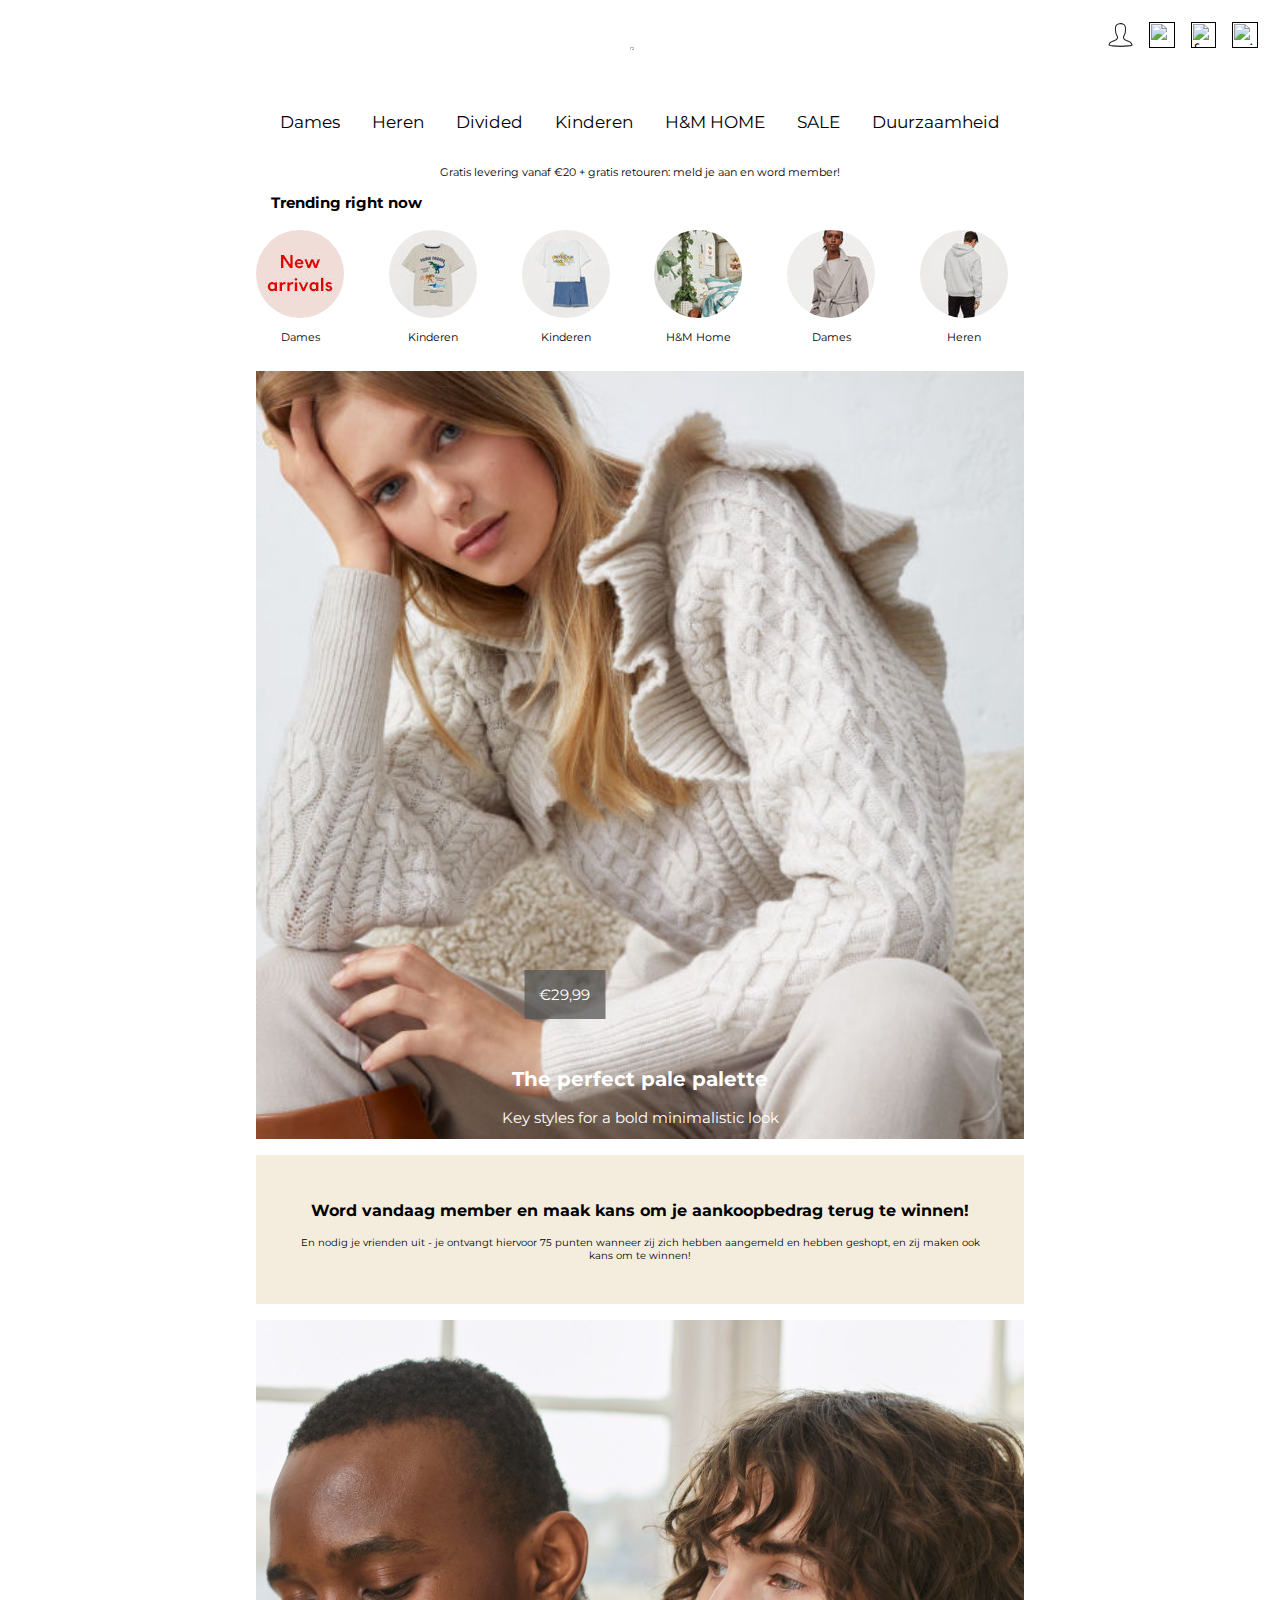
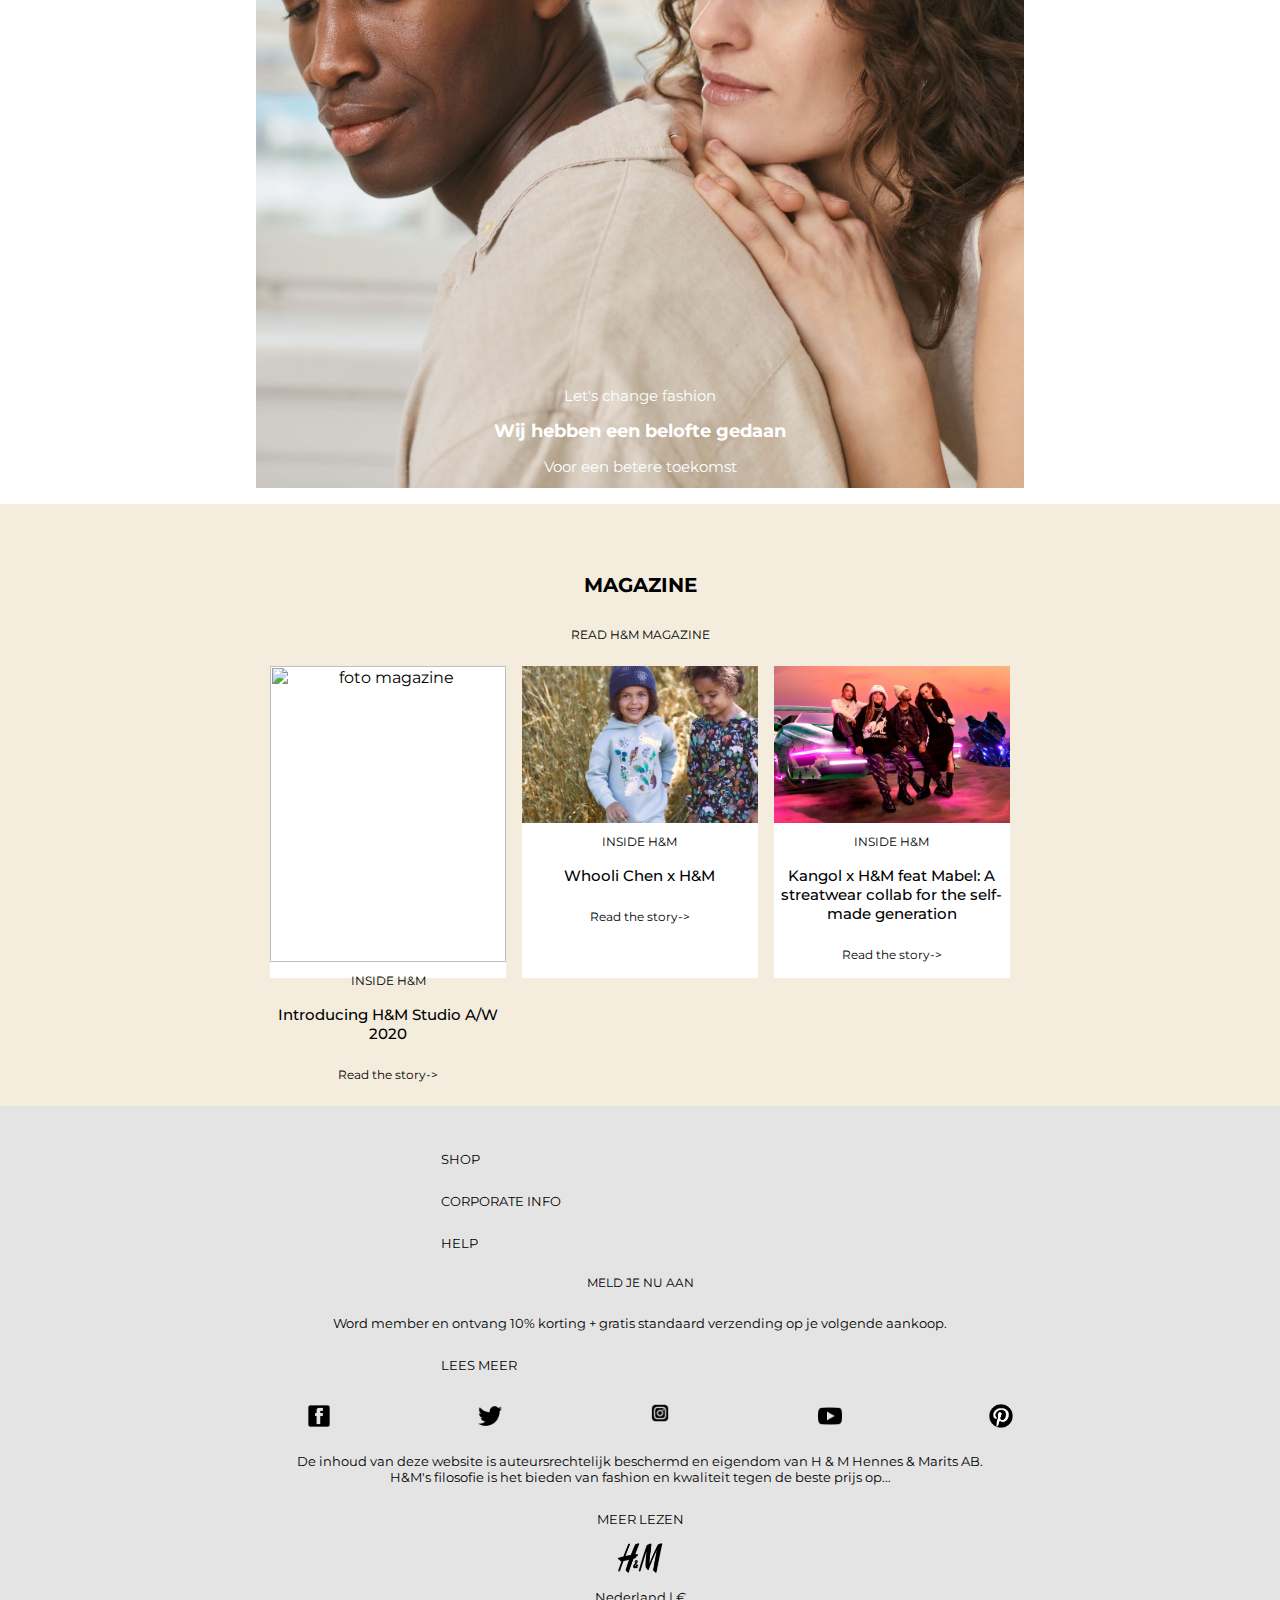
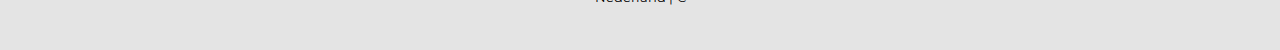
==== commit 34d3b9db: "Add files via upload" ====
--- a/index.html
+++ b/index.html
@@ -3,7 +3,7 @@
 <head>
 	<meta charset="UTF-8">
 	<meta name="viewport" content="width=device-width, initial-scale=1.0">
-	<title>Eindopdracht Frontend Development Iris</title>
+	<title>H&M Homepage</title>
 	<link rel="stylesheet" href="styles/style.css" />
 </head>
 
@@ -50,6 +50,7 @@
 			<div class="closeHamburger"></div>
 	</header>
 	<section>
+		<h1>Trending</h1>
 		<p> Gratis levering vanaf €20 + gratis retouren: meld je aan en word member!</p>
 		<h2> Trending right now </h2>
 		<ul>
--- a/styles/style.css
+++ b/styles/style.css
@@ -451,25 +451,35 @@
 
 /*Main, content onder 'bekijk alle items'*/
 
-
+/*model product weergave*/
 .productpagina main ul:first-of-type{
 	display: flex;
-    padding: 0em 10em 0em;
     align-items: center;
     list-style: none;
+    max-width:90%;
+    margin:auto;
+    padding:0;
 }
  
+
+
 .productpagina main>ul li:nth-of-type(3) {
     margin-left: auto;
 }
  
 .productpagina main>ul li {
-    margin: 0em 1em;
+    margin-right:1em;
+   
+}
+
+.productpagina main>ul li:last-of-type {
+    margin-right:0em;
 }
 
 
 .productpagina main>ul li a img{
 	width: 1.5em;
+
 }
 
 
@@ -530,6 +540,7 @@
 /*hartje in afbeelding*/
 .productpagina section article {
 	position:relative;
+	overflow:hidden;
 }
 
 .productpagina section article > img {
@@ -557,6 +568,7 @@
 
 
 /*Breakpoints*/
+
 
 /*groter dan mobiel*/
 @media (min-width:700px){
@@ -579,9 +591,20 @@
     padding:0;
   	}
   	/*logo groot in het midden*/
+  	header nav ul:nth-of-type(2){
+ 	order:2;
+ 	width:100%;
+ 	margin-top:-2em;
+  	}
+  	header nav ul:nth-of-type(2) li:nth-of-type(2){
+ 	width:100%;
+  	}
   	header nav ul:nth-of-type(2) li a img:last-of-type{
-  	width:5%;
+  	width:6%;
   	padding:0;
+  	}
+  	header nav ul:nth-of-type(3){
+ 	margin-left: auto
   	}
 	/*hamburgermenu niet zichtbaar*/
   	header nav ul:nth-of-type(2) li:nth-of-type(1) {
@@ -593,9 +616,10 @@
 	display: none;
 	}
 	/*tweede deel links HBmenu niet zichtbaar*/
-	nav ul:first-of-type li:nth-of-type(n+9) a{
+	nav ul:first-of-type li:nth-of-type(n+9){
 	display:none;
 	}
+
 	/*afbeeldingen in cirkels weer naast elkaar*/
 	body>section ul li {
 	min-width:auto;
@@ -634,4 +658,7 @@
 	grid-template-columns: 1fr 1fr 1fr 1fr;
 	max-width:80%;
 	}
+	.productpagina main ul:first-of-type{
+	max-width:80%;
+	}
 }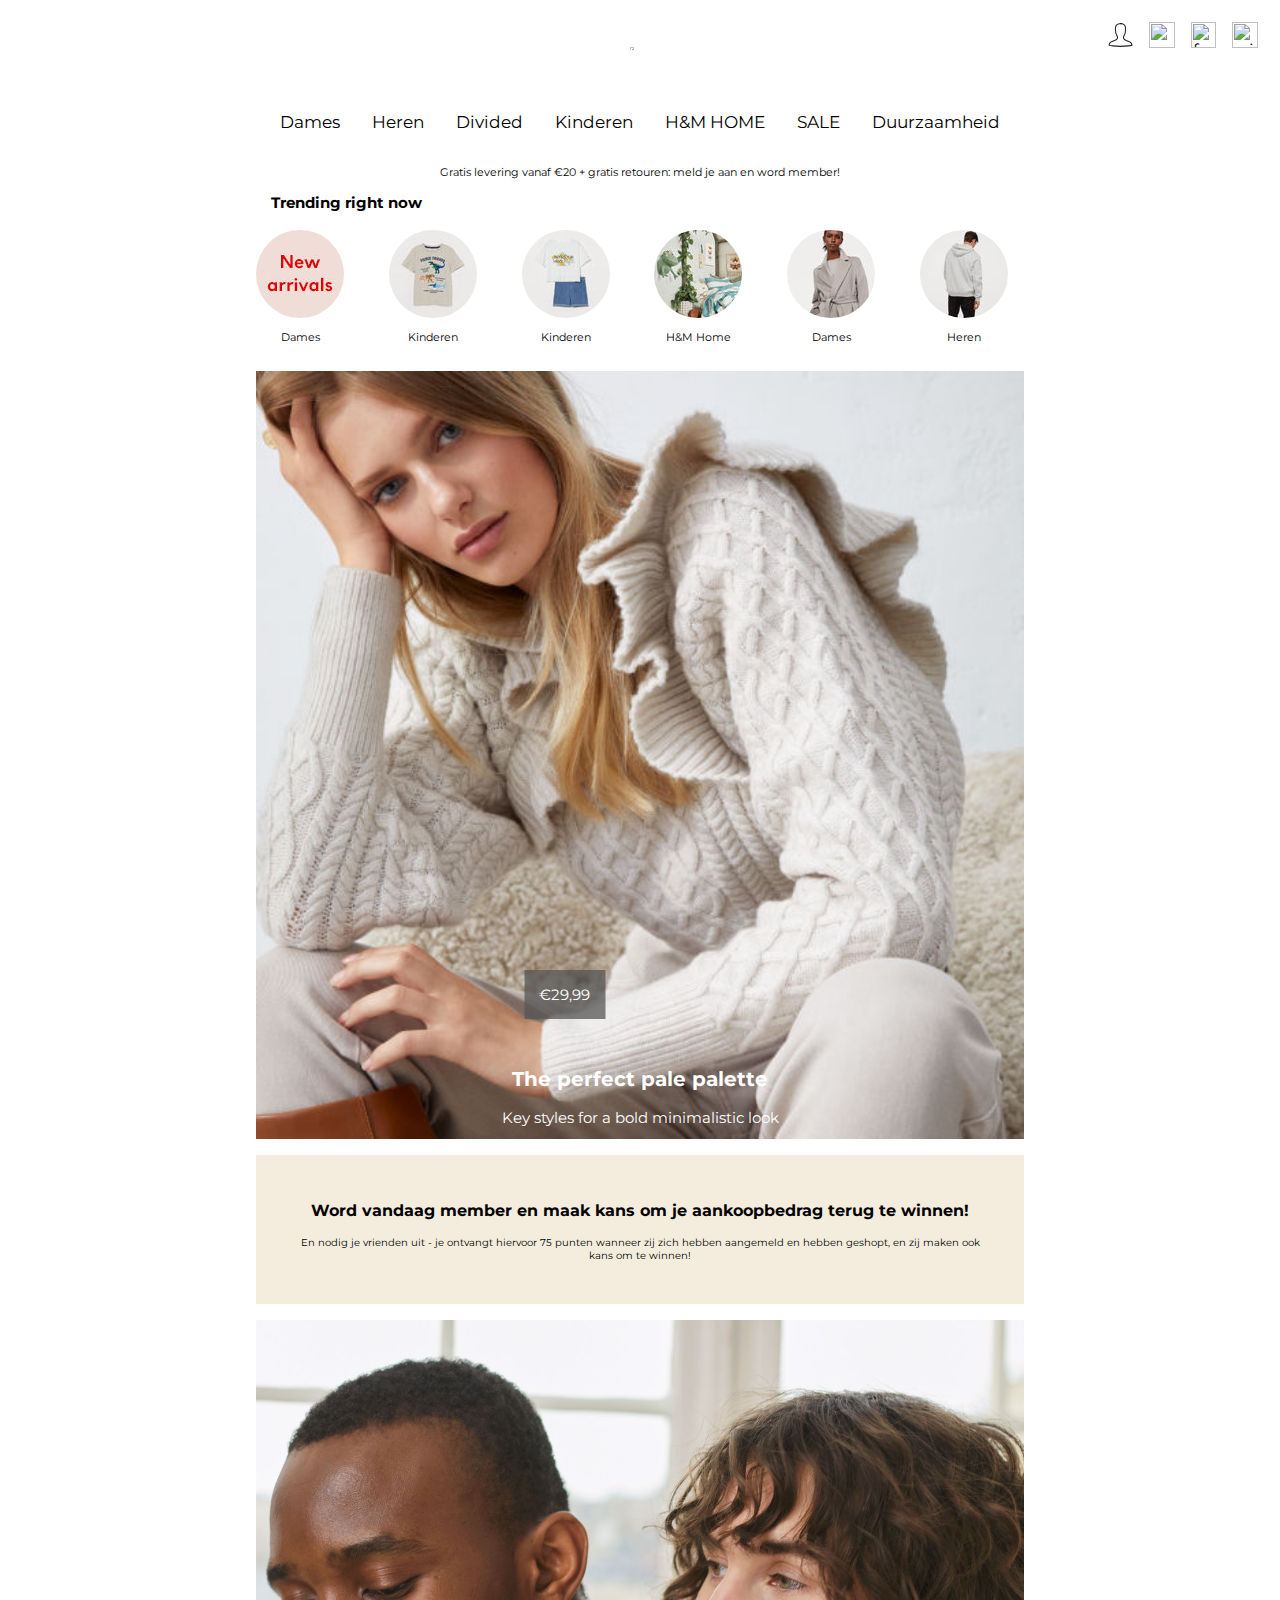
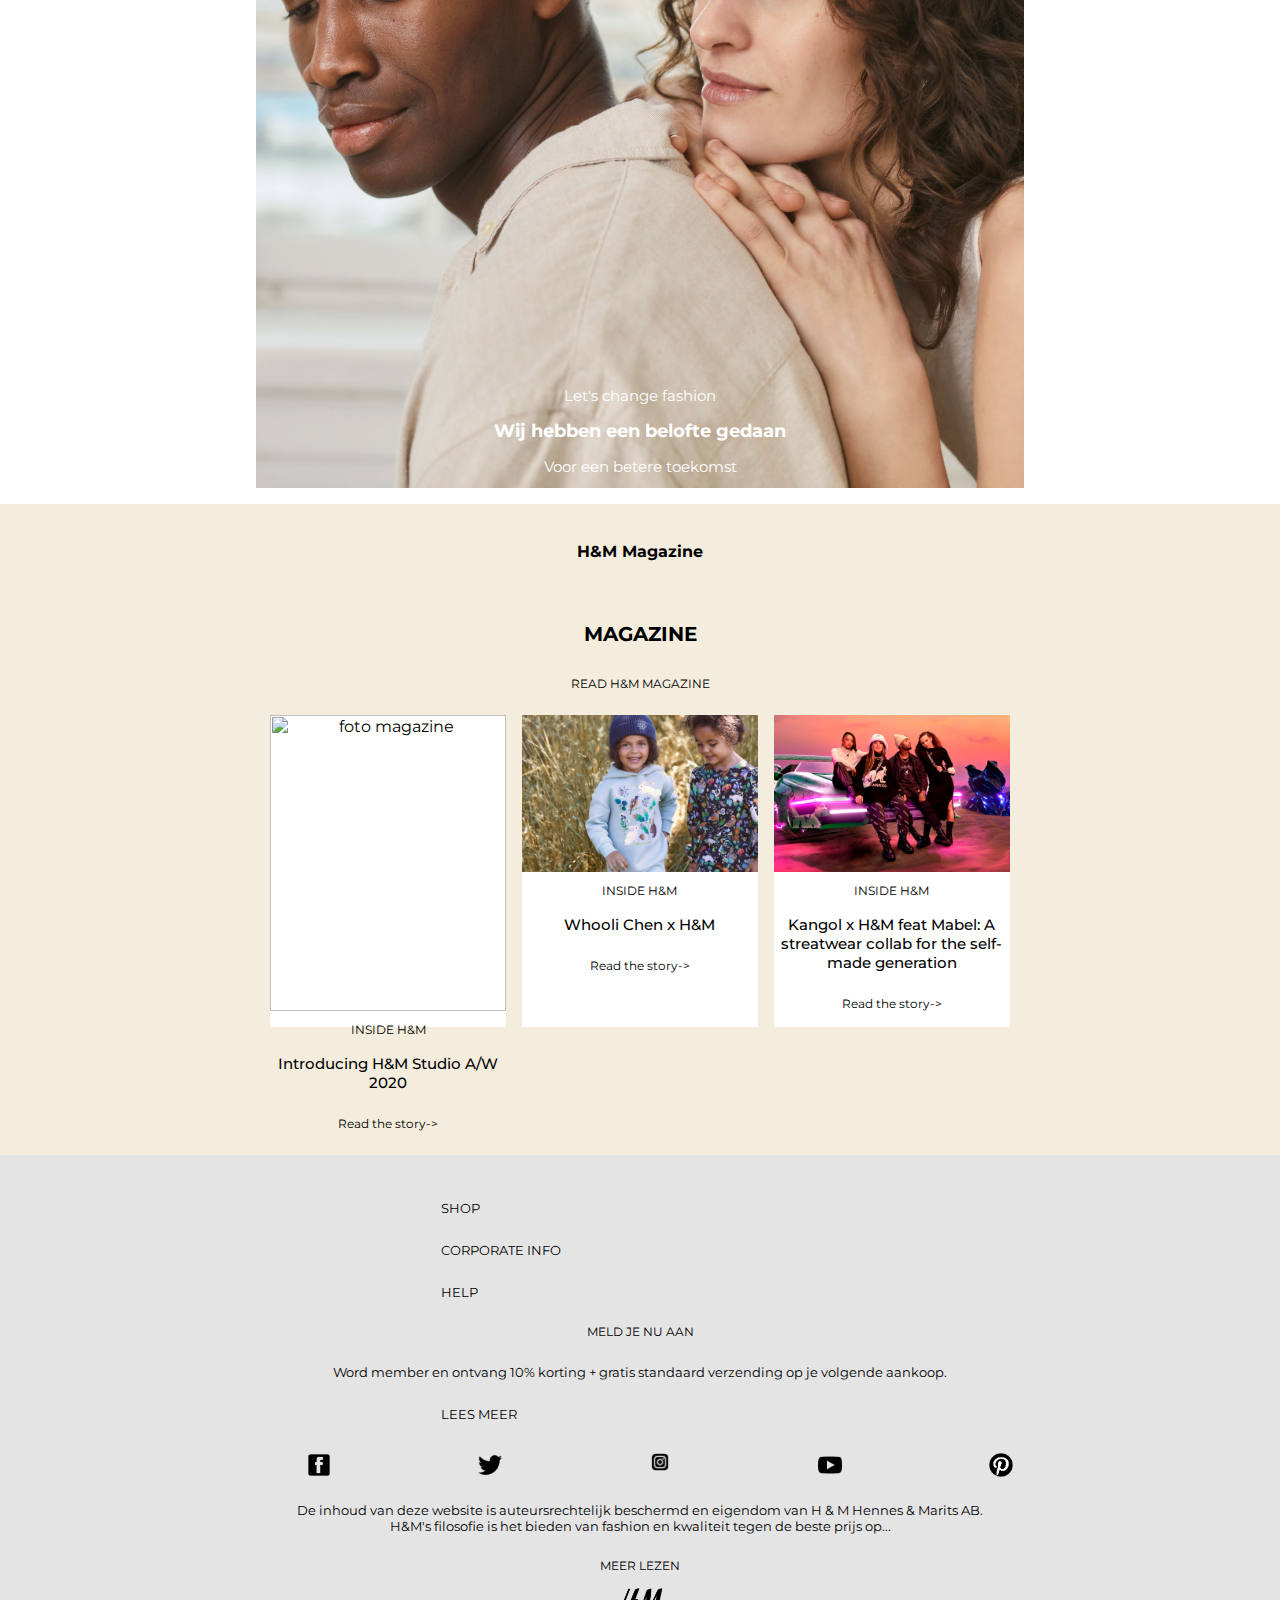
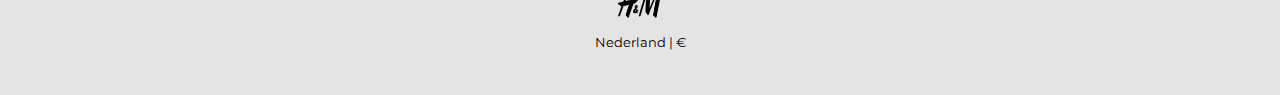
==== commit ed317125: "Add files via upload" ====
--- a/index.html
+++ b/index.html
@@ -14,18 +14,18 @@
 			<ul>
 				<li><a href="#"><img src="images/profielicon.svg" alt="profiel" />Inloggen</a></li>
 				<li><a href="productpagina.html">Dames</a></li>
-				<li><a href="">Heren</a></li>
-				<li><a href="">Divided</a></li>
-				<li><a href="">Kinderen</a></li>
-				<li><a href="">H&M HOME</a></li>
-				<li><a href="">SALE</a></li>
-				<li><a href="">Duurzaamheid</a></li>
-				<li><a href="">Klantenservice</a></li>
-				<li><a href="">Newsletter</a></li>
-				<li><a href="">Zoek een winkel</a></li>
-				<li><a href="">H&M Android app</a></li>
-				<li><a href="">H&M Iphone app</a></li>
-				<li><a href="">Modus hoog contrast inschakelen</a></li>
+				<li><a href="#">Heren</a></li>
+				<li><a href="#">Divided</a></li>
+				<li><a href="#">Kinderen</a></li>
+				<li><a href="#">H&M HOME</a></li>
+				<li><a href="#">SALE</a></li>
+				<li><a href="#">Duurzaamheid</a></li>
+				<li><a href="#">Klantenservice</a></li>
+				<li><a href="#">Newsletter</a></li>
+				<li><a href="#">Zoek een winkel</a></li>
+				<li><a href="#">H&M Android app</a></li>
+				<li><a href="#">H&M Iphone app</a></li>
+				<li><a href="#">Modus hoog contrast inschakelen</a></li>
 			</ul>
 			<ul>
 				<li><button><img src="images/hamburgermenu.svg" alt="menu" /></button>
@@ -34,15 +34,15 @@
 				</li>
 			</ul>
 			<ul>
-				<li><a href=""><img src="images/profielicon.svg" alt="profiel" /></a>
+				<li><a href="#"><img src="images/profielicon.svg" alt="profiel" /></a>
 				</li>
-				<li><a href=""><img src="images/searchicon.png" alt="zoeken" />
+				<li><a href="#"><img src="images/searchicon.png" alt="zoeken" />
 				</a>
 				</li>
-				<li><a href=""><img src="images/favoriteicon2.png" alt="favorieten" />
+				<li><a href="#"><img src="images/favoriteicon2.png" alt="favorieten" />
 				</a>
 				</li>
-				<li><a href=""><img src="images/shoppingbag2.png" alt="winkelmand" />
+				<li><a href="#"><img src="images/shoppingbag2.png" alt="winkelmand" />
 				</a>
 				</li>
 			</ul>
@@ -57,21 +57,21 @@
 			<li><a href="productpagina.html"><img src="images/new_arrivals.jpg" alt="new arrivals" /></a>
 				<p>Dames</p>
 			</li>
-			<li><a href=""><img src="images/TRN_afb1.jpg" alt="jongenskleding" /></a>
+			<li><a href="#"><img src="images/TRN_afb1.jpg" alt="jongenskleding" /></a>
 				<p>Kinderen</p>
 			</li>
-			<li><a href=""><img src="images/TRN_afb2.jpg" alt="meisjeskleding" /></a>
+			<li><a href="#"><img src="images/TRN_afb2.jpg" alt="meisjeskleding" /></a>
 				<p>Kinderen</p>
 			</li>
-			<li><a href=""><img src="images/TRN_afb3.jpg" alt="kinderkamer" />
+			<li><a href="#"><img src="images/TRN_afb3.jpg" alt="kinderkamer" />
 			</a>
 				<p>H&M Home</p>
 			</li>
-			<li><a href=""><img src="images/TRN_abf4.jpg" alt="dameskleding" />
+			<li><a href="#"><img src="images/TRN_abf4.jpg" alt="dameskleding" />
 			</a>
 				<p>Dames</p>
 			</li>
-			<li><a href=""><img src="images/TRN_afb5.jpg" alt="herenkleding" />
+			<li><a href="#"><img src="images/TRN_afb5.jpg" alt="herenkleding" />
 			</a>
 				<p>Heren</p>
 			</li>
@@ -79,11 +79,10 @@
 	<main>
 		<h1>Main content</h1>
 		<section>
-			<h3>H&M frontpage news</h3>
+			<h2>H&M frontpage news</h2>
 			<ul>
 				<li>
 					<section>
-						<!-- linkjes maken -->
 						<div>
 							<a>€29,99</a>
 							<h2>The perfect pale palette</h2>
@@ -169,7 +168,7 @@
 		</ul>
 		<p>De inhoud van deze website is auteursrechtelijk beschermd en eigendom van H & M Hennes & Marits AB. H&M's
 			filosofie is het bieden van fashion en kwaliteit tegen de beste prijs op...</p>
-		<p>MEER LEZEN</p>
+		<h2>MEER LEZEN</h2>
 		<a href="#"><img src="images/logozwart.png" alt="logo" /></a>
 		<p> Nederland | € </p>
 	</footer>
--- a/styles/style.css
+++ b/styles/style.css
@@ -220,8 +220,8 @@
 	list-style-type: none;
 }/* elke section krijgt anders een bolletje(lijst)*/
 
-/*Onzichtbare heading h3*/
-main>section>h3 {
+/*Onzichtbare heading h2*/
+main>section>h2 {
 	position: absolute;
 	left: -10000em;
 }
@@ -387,6 +387,13 @@
 	margin: 0;
 }
 
+footer ul li p:hover {
+	color:red;
+}
+
+footer h2:hover {
+	color:red;
+}
 
 footer ul {
 	list-style: none;
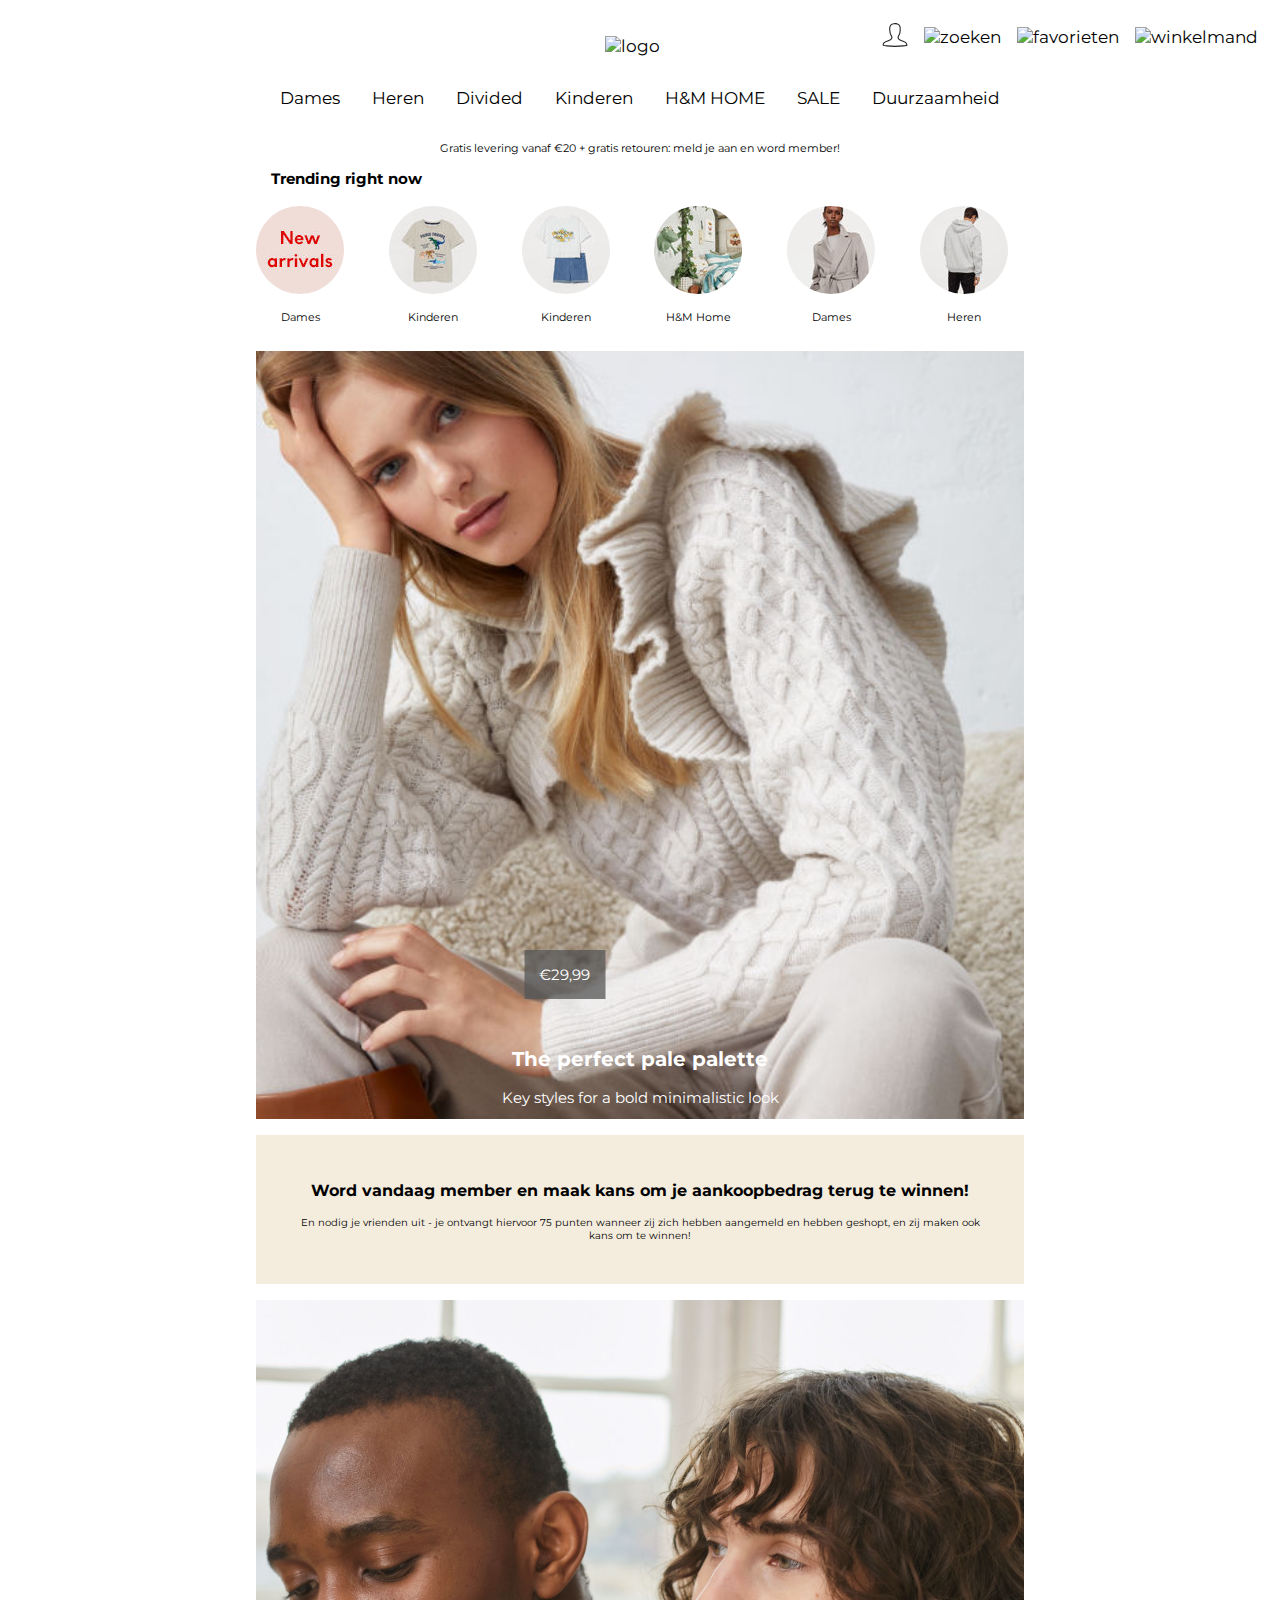
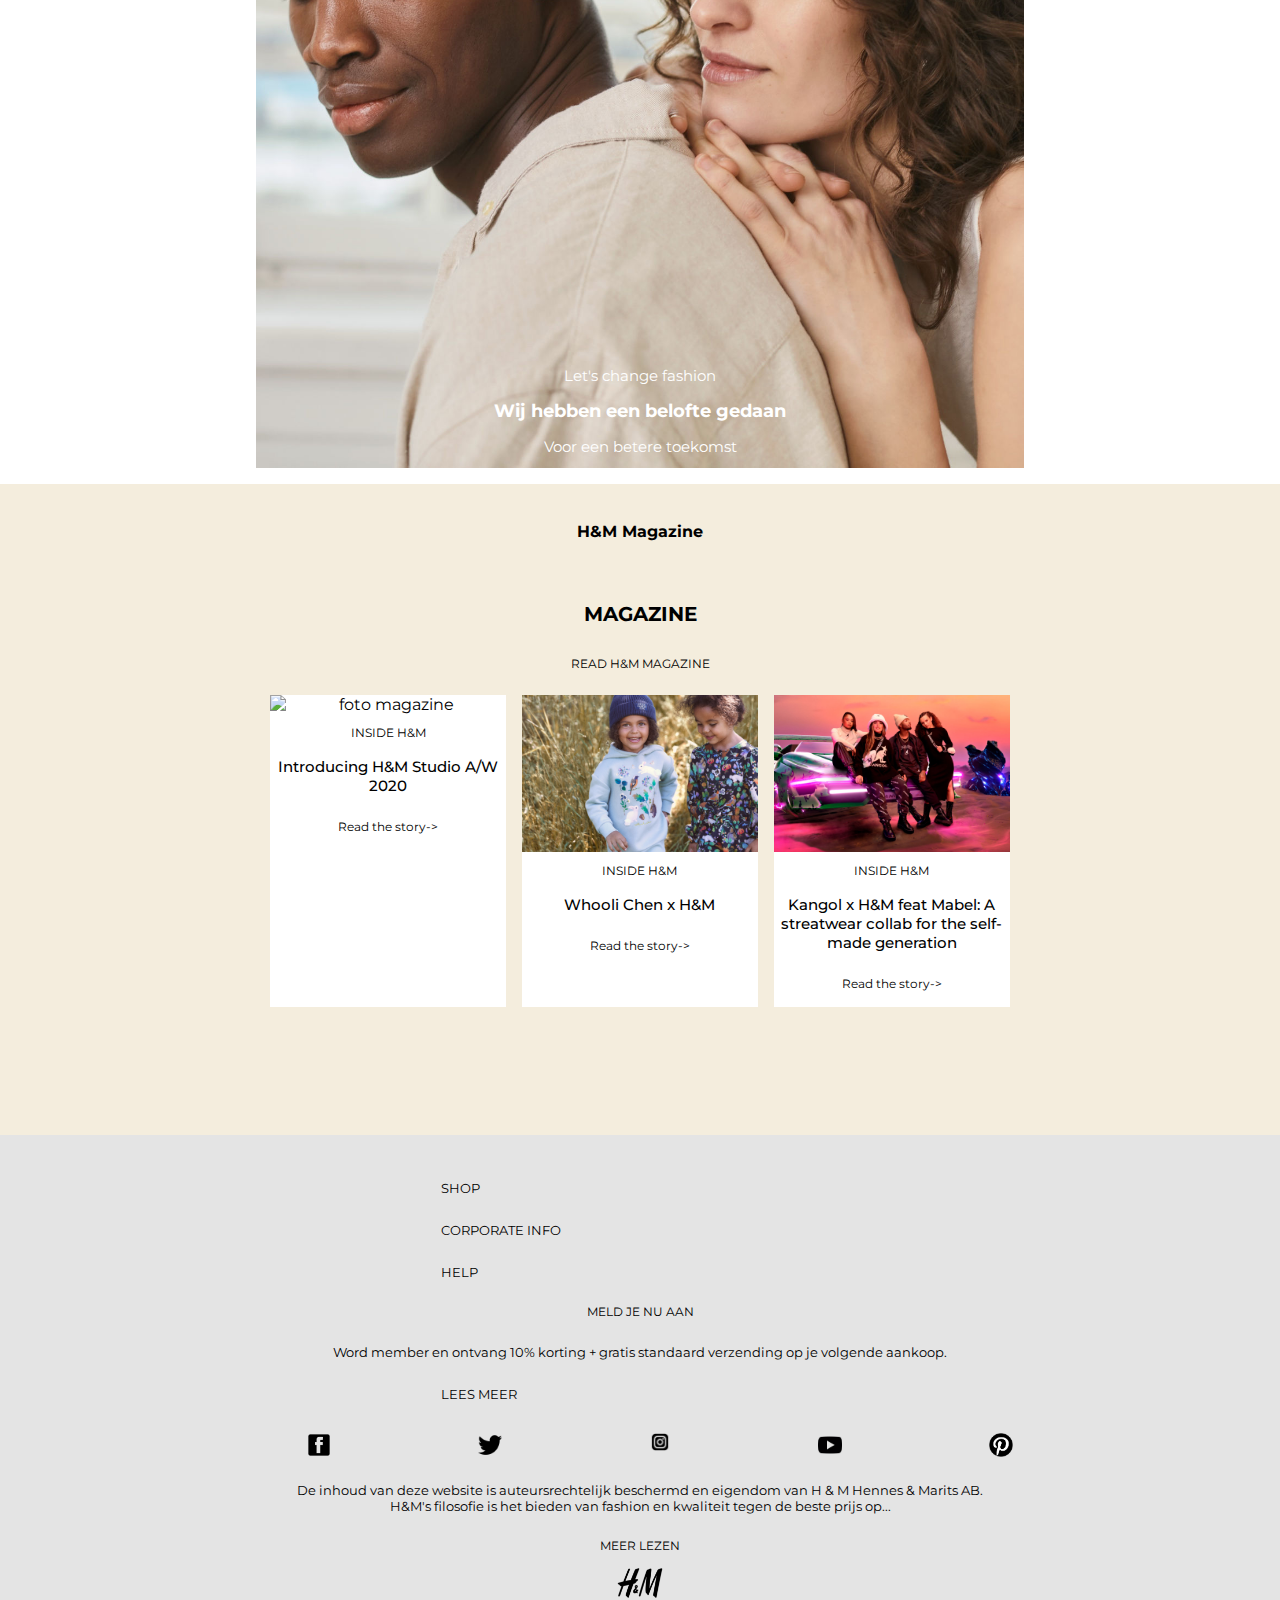
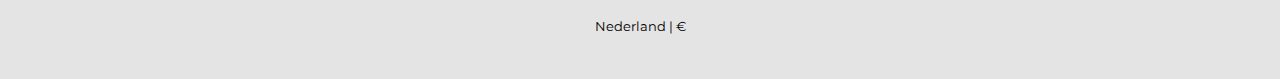
==== commit 47cf188d: "Add files via upload" ====
--- a/index.html
+++ b/index.html
@@ -1,3 +1,4 @@
+<!doctype html>
 <html lang="en">
 
 <head>
@@ -75,6 +76,7 @@
 			</a>
 				<p>Heren</p>
 			</li>
+		</ul>
 	</section>
 	<main>
 		<h1>Main content</h1>
@@ -109,6 +111,7 @@
 						<img src="images/girl2.jpg" alt="foto modellen">
 					</section>
 				</li>
+			</ul>
 		</section>
 		<section>
 			<h3>H&M Magazine</h3>
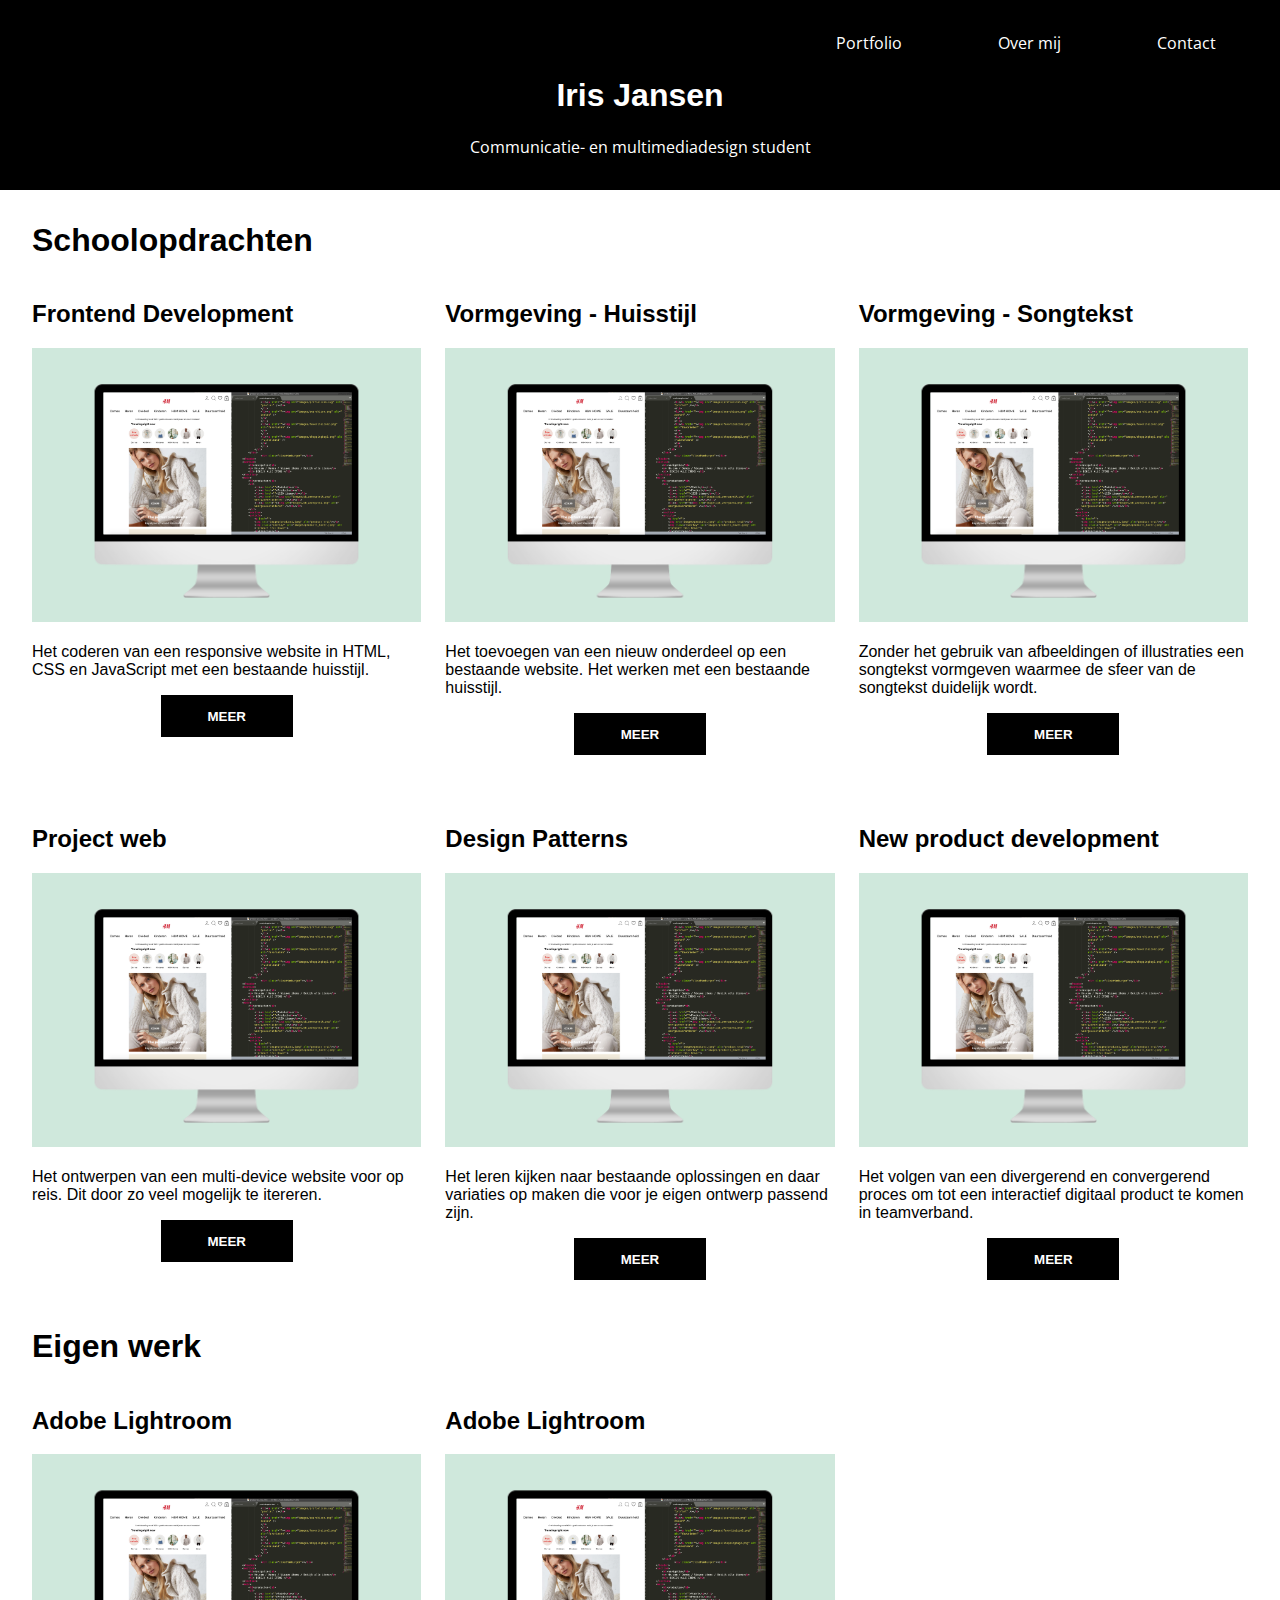
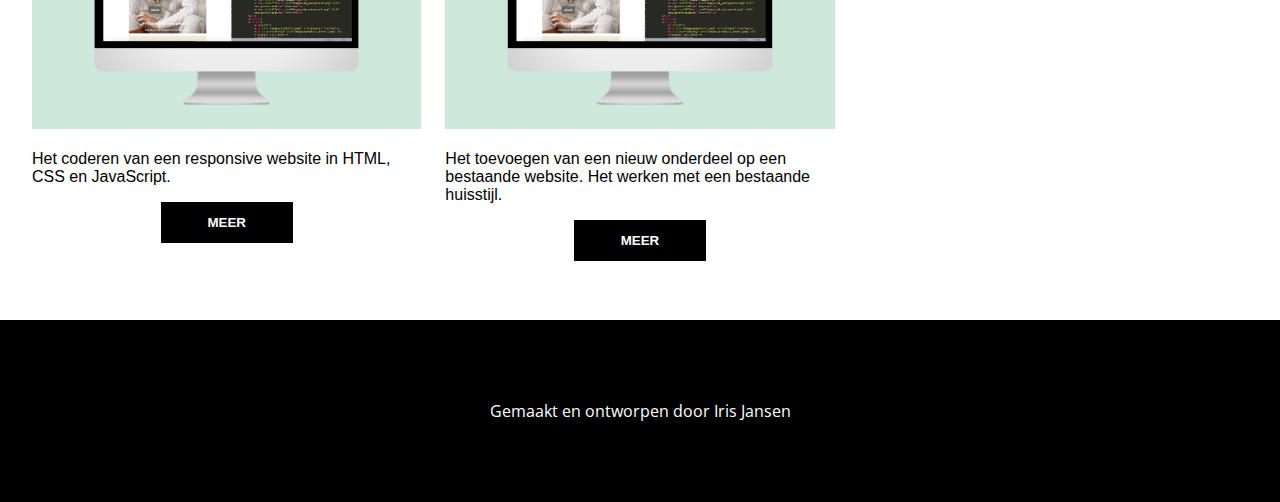
==== commit e5b9bb66: "Add files via upload" ====
--- a/index.html
+++ b/index.html
@@ -1,181 +1,87 @@
 <!doctype html>
-<html lang="en">
-
-<head>
-	<meta charset="UTF-8">
-	<meta name="viewport" content="width=device-width, initial-scale=1.0">
-	<title>H&M Homepage</title>
-	<link rel="stylesheet" href="styles/style.css" />
-</head>
-
-<body>
-	<header>
-		<h1>H&M</h1>
-		<nav>
-			<ul>
-				<li><a href="#"><img src="images/profielicon.svg" alt="profiel" />Inloggen</a></li>
-				<li><a href="productpagina.html">Dames</a></li>
-				<li><a href="#">Heren</a></li>
-				<li><a href="#">Divided</a></li>
-				<li><a href="#">Kinderen</a></li>
-				<li><a href="#">H&M HOME</a></li>
-				<li><a href="#">SALE</a></li>
-				<li><a href="#">Duurzaamheid</a></li>
-				<li><a href="#">Klantenservice</a></li>
-				<li><a href="#">Newsletter</a></li>
-				<li><a href="#">Zoek een winkel</a></li>
-				<li><a href="#">H&M Android app</a></li>
-				<li><a href="#">H&M Iphone app</a></li>
-				<li><a href="#">Modus hoog contrast inschakelen</a></li>
-			</ul>
-			<ul>
-				<li><button><img src="images/hamburgermenu.svg" alt="menu" /></button>
-				</li>
-				<li><a href="index.html"> <img src="images/logo.png" alt="logo" /></a>
-				</li>
-			</ul>
-			<ul>
-				<li><a href="#"><img src="images/profielicon.svg" alt="profiel" /></a>
-				</li>
-				<li><a href="#"><img src="images/searchicon.png" alt="zoeken" />
-				</a>
-				</li>
-				<li><a href="#"><img src="images/favoriteicon2.png" alt="favorieten" />
-				</a>
-				</li>
-				<li><a href="#"><img src="images/shoppingbag2.png" alt="winkelmand" />
-				</a>
-				</li>
-			</ul>
-		</nav>
-			<div class="closeHamburger"></div>
-	</header>
-	<section>
-		<h1>Trending</h1>
-		<p> Gratis levering vanaf €20 + gratis retouren: meld je aan en word member!</p>
-		<h2> Trending right now </h2>
-		<ul>
-			<li><a href="productpagina.html"><img src="images/new_arrivals.jpg" alt="new arrivals" /></a>
-				<p>Dames</p>
-			</li>
-			<li><a href="#"><img src="images/TRN_afb1.jpg" alt="jongenskleding" /></a>
-				<p>Kinderen</p>
-			</li>
-			<li><a href="#"><img src="images/TRN_afb2.jpg" alt="meisjeskleding" /></a>
-				<p>Kinderen</p>
-			</li>
-			<li><a href="#"><img src="images/TRN_afb3.jpg" alt="kinderkamer" />
-			</a>
-				<p>H&M Home</p>
-			</li>
-			<li><a href="#"><img src="images/TRN_abf4.jpg" alt="dameskleding" />
-			</a>
-				<p>Dames</p>
-			</li>
-			<li><a href="#"><img src="images/TRN_afb5.jpg" alt="herenkleding" />
-			</a>
-				<p>Heren</p>
-			</li>
-		</ul>
-	</section>
-	<main>
-		<h1>Main content</h1>
-		<section>
-			<h2>H&M frontpage news</h2>
-			<ul>
-				<li>
-					<section>
-						<div>
-							<a>€29,99</a>
-							<h2>The perfect pale palette</h2>
-							<p>Key styles for a bold minimalistic look</p>
-						</div>
-						<img src="images/girl1.jpg" alt="foto model" />
-					</section>
-				</li>
-				<li>
-					<section>
-						<h3>Word vandaag member en maak kans om je aankoopbedrag terug te winnen!</h3>
-						<p>En nodig je vrienden uit - je ontvangt hiervoor 75 punten wanneer zij zich hebben aangemeld
-							en hebben geshopt, en zij maken ook kans om te winnen!</p>
-					</section>
-				</li>
-
-				<li>
-					<section>
-						<div>
-							<p>Let's change fashion</p>
-							<h2>Wij hebben een belofte gedaan</h2>
-							<p>Voor een betere toekomst</p>
-						</div>
-						<img src="images/girl2.jpg" alt="foto modellen">
-					</section>
-				</li>
-			</ul>
-		</section>
-		<section>
-			<h3>H&M Magazine</h3>
-			<header>
-				<h4> MAGAZINE </h4>
-				<a>READ H&M MAGAZINE</a>
-			</header>
-			<section>
-				<div>
+<html lang="nl">
+	
+	<head>
+		<meta charset="UTF-8">
+		<meta name="author" content="jouw naam">
+		<meta name="viewport" content="width=device-width, initial-scale=1">
+		
+		<title>Portfolio</title>
+		
+		<link href="styles/style.css" rel="stylesheet">
+	</head>
+	<body>
+		<header>
+			<nav>
+				<ul>
+					<li><a href="index.html">Portfolio</a></li>
+					<li><a href="about.html">Over mij</a></li>
+					<li><a href="contact.html">Contact</a></li>
+				</ul>
+			</nav>
+			<h1>Iris Jansen</h1>
+			<p>Communicatie- en multimediadesign student</p>
+		</header>
+		<main>
+			<h1>Schoolopdrachten</h1>
+			<section class="work-grid">
 				<article>
-					<img src="images/magazine_afb_1.jpg" alt="foto magazine">
-					<h2>INSIDE H&M</h2>
-					<p>Introducing H&M Studio A/W 2020</p>
-					<a>Read the story-></a>
+					<h2>Frontend Development</h2>
+					<a href="fed.html"><img src="images/FED_afb.svg" alt="FED_AFB"></a>
+					<p>Het coderen van een responsive website in HTML, CSS en JavaScript met een bestaande huisstijl.</p>
+					<button><a href="fed.html">MEER</a></button>
 				</article>
 				<article>
-					<img src="images/magazine_afb_2.jpg" alt="foto magazine 2">
-					<h2>INSIDE H&M</h2>
-					<p>Whooli Chen x H&M</p>
-					<a>Read the story-></a>
+					<h2>Vormgeving - Huisstijl</h2>
+					<a href=""><img src="images/FED_afb.svg" alt="Vormgeving_AFB"></a>
+					<p>Het toevoegen van een nieuw onderdeel op een bestaande website. Het werken met een bestaande huisstijl.</p>
+					<button>MEER</button>
 				</article>
 				<article>
-					<img src="images/magazine_afb_3.jpg" alt="foto magazine 3">
-					<h2>INSIDE H&M</h2>
-					<p>Kangol x H&M feat Mabel: A streatwear collab for the self-made generation</p>
-					<a>Read the story-></a>
+					<h2>Vormgeving - Songtekst</h2>
+					<a href=""><img src="images/FED_afb.svg" alt="Vormgeving2_AFB"></a>
+					<p>Zonder het gebruik van afbeeldingen of illustraties een songtekst vormgeven waarmee de sfeer van de songtekst duidelijk wordt.</p>
+					<button>MEER</button>
 				</article>
-			</div>
+				<article>
+					<h2>Project web</h2>
+					<a href=""><img src="images/FED_afb.svg" alt="Project_AFB"></a>
+					<p>Het ontwerpen van een multi-device website voor op reis. Dit door zo veel mogelijk te itereren.</p>
+					<button>MEER</button>
+				</article>
+				<article>
+					<h2>Design Patterns</h2>
+					<a href=""><img src="images/FED_afb.svg" alt="Designpatterns_AFB"></a>
+					<p>Het leren kijken naar bestaande oplossingen en daar variaties op maken die voor je eigen ontwerp passend zijn.</p>
+					<button>MEER</button>
+				</article>
+				<article>
+					<h2>New product development</h2>
+					<a href=""><img src="images/FED_afb.svg" alt="NPD_AFB"></a>
+					<p>Het volgen van een divergerend en convergerend proces om tot een interactief digitaal product te komen in teamverband.</p>
+					<button>MEER</button>
+				</article>
 			</section>
-		</section>
-	</main>
-	<footer>
-		<ul>
-			<li>
-				<p>SHOP</p>
-			</li>
-			<li>
-				<p>CORPORATE INFO</p>
-			</li>
-			<li>
-				<p>HELP</p>
-			</li>
-		</ul>
-		<h2>MELD JE NU AAN </h2>
-		<p>Word member en ontvang 10% korting + gratis standaard verzending op je volgende aankoop.</p>
-		<ul>
-			<li>
-				<p>LEES MEER</p>
-			</li>
-		</ul>
-		<ul>
-			<li><a href="#"><img src="images/facebook2.png" alt="facebook" /></a></li>
-			<li><a href="#"><img src="images/twitter.png" alt="twitter" /></a></li>
-			<li><a href="#"><img src="images/instagram6.png" alt="instagram" /></a></li>
-			<li><a href="#"><img src="images/youtube.png" alt="youtube" /></a></li>
-			<li><a href="#"><img src="images/pinterest2.png" alt="pinterest" /></a></li>
-		</ul>
-		<p>De inhoud van deze website is auteursrechtelijk beschermd en eigendom van H & M Hennes & Marits AB. H&M's
-			filosofie is het bieden van fashion en kwaliteit tegen de beste prijs op...</p>
-		<h2>MEER LEZEN</h2>
-		<a href="#"><img src="images/logozwart.png" alt="logo" /></a>
-		<p> Nederland | € </p>
-	</footer>
-	<script src="scripts/script.js"></script>
-</body>
-
+			<h1>Eigen werk</h1>
+			<section class="work-grid">
+				<article>
+					<h2>Adobe Lightroom</h2>
+					<a href="fed.html"><img src="images/FED_afb.svg" alt="FED_AFB"></a>
+					<p>Het coderen van een responsive website in HTML, CSS en JavaScript.</p>
+					<button>MEER</button>
+				</article>
+				<article>
+					<h2>Adobe Lightroom</h2>
+					<a href=""><img src="images/FED_afb.svg" alt="Vormgeving_AFB"></a>
+					<p>Het toevoegen van een nieuw onderdeel op een bestaande website. Het werken met een bestaande huisstijl.</p>
+					<button>MEER</button>
+				</article>
+			</section>
+		</main>
+		<footer>
+			<p>Gemaakt en ontworpen door Iris Jansen</p>
+		</footer>
+		<script src="scripts/script.js"></script>
+	</body>
+	
 </html>--- a/styles/style.css
+++ b/styles/style.css
@@ -1,671 +1,192 @@
-@import url('https://fonts.googleapis.com/css2?family=Montserrat:ital,wght@0,500;0,700;1,200;1,400&display=swap');
-
+@import url('https://fonts.googleapis.com/css2?family=Open+Sans+Condensed:wght@300&display=swap');
 /*CSS voor de hele body*/
 body {
 	background-color: white;
-	text-align: center;
-	font-family: 'Montserrat', sans-serif;
-	text-align: center;
+	font-family: 'Open Sans Condensed', sans-serif;
+	text-align:center;
 	margin:0;
 }
 
-/*Text*/
-/*Onzichtbare heading h1*/
-h1 {
-	position: absolute;
-	left: -10000em;
+/*header en navigatie*/
+
+header{
+	background-color:black;  
+	top:0; 
+	position: sticky;   
+	padding:1em;
 }
 
-h2 {
-	font-size: 1.25em;
-	line-height: 1.5em;
-	white-space: nowrap;
+header nav ul{
+	list-style: none;
+	display: flex;
+    flex-direction: row;
+    flex-wrap: nowrap;
+    justify-content: flex-end;
+    padding:0;
 }
 
-h3 {
-	font-size: 1em;
-	line-height: 1.06em;
-	text-align: center;
+header nav ul li{
+	margin:0em 3em;
 }
 
-h4 {
-	font-size: 1.25em;
-	line-height: 1.5em;
-	color: black;
-	white-space: nowrap;
-	font-weight: bold;
-}
-
-p {
-	font-family: 'Montserrat', sans-serif;
-}
-
-/*Header*/
-body > header {
-	  width: 100%;    
-	  position: sticky;    
-	  z-index: 1000;    
-	  top: 0;    
-	  background-color: #fff;
-}
-
-header>p {
-	font-size: 0.6875em;
-	line-height: 1.125em;
-	text-align: center;
-}
-
-header>nav ul li img {
-	width: 1.5em;
-}
-
-header>nav ul {
-	list-style: none;
-	display: flex;
-	justify-content: space-between;
-	padding: 0;
-}
-
-header> nav > ul:nth-of-type(3){
-	align-items:center;
-} 
-
-
-header>nav {
-	display: flex;
-	justify-content: space-between;
-	align-items:center;
-}
-
-header>nav ul li {
-	margin-right: 1em;
-}
-
-/*Navigatie & Hamburgermenu*/
-
-nav {
-	padding: .4em;
-}
-
-nav a {
-	color:black;
-	list-style: none;
-	text-decoration: none;
-	font-size:1.0625em;
-	font-weight:normal;
-}
-
-nav a:active {
-	color:red;
-}
-
-.toonHamburger nav ul:first-of-type {
-	left: 0;
-	opacity: 1;
-}
-
-nav ul:first-of-type {
-	opacity: 0;
-	box-shadow: 0px 0px 1px 5000px rgba(0, 0, 0, 0.8);
-	left: -100%;
-	position: absolute;
-	/* display: flex; */
-	flex-direction: column;
-	height: 100vh;
-	background-color: white;
-	width: 70vw;
-	margin: 0;
-	top: 0;
-
-	justify-content: flex-start;
-	align-items: flex-start;
-	padding:0;
-	z-index: 100;
-
-	transition: all 0.3s ease-out;
-} 
-
-.toonHamburger .closeHamburger {
-	width: 100vw;
-	height: 100vh;
-	/*z-index: 1000; als deze aanstaat doen de links het niet*/
-	position: absolute;
-	top: 0;
-	left: 0;
-	background-repeat: no-repeat;
-	background-position: right 1em center;
-	background-image: url('../images/close.png');
-}
-
-/*Inlogbalk in hamburger*/
-nav ul:first-of-type li:first-of-type {
-	background-color: #f0ddd7;
-	margin:0;
-	padding: 1.5em;
-	width:100%;
-	text-align: left;
-	box-sizing: border-box;
+/*animatie in hover*/
+header nav ul li::after {
+    content: "";
+    width: 0px;
+    height: 2px;
+    background: white;
+    display: block;
+    transition: width 0.4s;
 }
 
 
-nav ul:first-of-type li:first-of-type a img{
-	padding-right: 1em;
-	width:7%;
+header nav ul li:hover::after {
+    width: 100%;
 }
 
-nav ul:first-of-type li:first-of-type a{
-	font-size:0.75em;
-	text-transform:uppercase;
-	display:flex;
-	align-items: center;
+header h1{
+	font-family:'arial', sans-serif;
+	font-style:bold;
+	color:white;
 }
 
-/*Tweede deel links in hamburger*/
-nav ul:first-of-type li:nth-of-type(n+9) a{
-	font-size:0.625em;
+header nav ul li a{
+	color:white;
+	text-decoration: none
+}
+
+header p{
+	color:white;
 }
 
 
-nav ul:first-of-type li{
-	margin:1em;
+/*schoolwerk main*/
+
+main{
+	margin:2em;
 }
 
-button {
-	border: none;
-	background-color: white;
+main h1{
+	text-align:left;
+	font-family:'arial', sans-serif;
+	font-style:bold;
 }
 
-
-/*Section 1*/
-/*P en trending tekst*/
-body>section h2 {
-	font-size: 0.9375em;
-	text-align: left;
-	padding-left:1em;
+main h2{
+	text-align:left;
+	font-family:'avenir', sans-serif;
+	font-weight:600;
+}
+ 
+.work-grid{
+	display:grid;
+	grid-template-columns: 1fr 1fr 1fr;
+	grid-gap: 1.5em
 }
 
-body > section p {
-	font-size:0.7em;
-}
-
-/*images in cirkels*/
-body > section{
-	padding:0 1.1em;
-}
-
-body>section ul {
-	position: relative;
-	display: flex;
-	padding:0;
-	flex-direction: row;
-	overflow: scroll;
-	justify-content: space-between;
-}
-
-body > section ul li {
-	display: block;
-	min-width:25vw;
-	margin-right:1em;
-}
-
-body > section ul li img {
-	border-radius: 50%;
-	width:60%;
-}
-
-
-/*Main*/
-
-section ul li {
-	list-style-type: none;
-}/* elke section krijgt anders een bolletje(lijst)*/
-
-/*Onzichtbare heading h2*/
-main>section>h2 {
-	position: absolute;
-	left: -10000em;
-}
-/*Main section*/
-main>section:nth-of-type(1) {
-	max-width: 90%;
-	margin: auto;
-}
-
-/*positioneren tekst in afbeeldingen*/
-section ul li:first-of-type div,
-main section ul li:nth-of-type(3) div {
-	position: absolute;
-	bottom: 0%;
-	left: 50%;
-	transform: translate(-50%, 0%);
-}
-
-section ul li:first-of-type,
-section ul li:nth-of-type(3) {
-	position: relative;
-}
-
-/*Beide afbeeldingen*/
-main>section ul li img {
-	display: block;
-	width: 100%;
-}
-
-
-main section ul {
-	padding: 0;
-}
-
-/*afbeelding 1*/
-main section ul li:first-of-type h2 {
-	color: white;
-	font-size: 1.25em;
-}
-
-main section>ul li:first-of-type p {
-	font-size: 0.9375em;
-	line-height: 0.875em;
-	color: white;
-	white-space: nowrap;
-	text-align: center;
-}
-
-
-/*blokje met prijs*/
-section ul li div:first-of-type a {
-	display: block;
-	font-family: 'Montserrat', sans-serif;
-	font-size: 0.9375em;
-	text-align: left;
-	position: absolute;
-	left: .5em;
-	bottom: 6em;
-	margin: 1em 1em 2em 1em;
-	padding: 1em;
-	color: white;
-	background-color: rgba(85, 85, 85, .75);
-}
-
-/* Gele blok tekst tussen afbeeldingen in*/
-section p {
-	font-size: 0.625em;
-} /* nodig je vrienden uit..*/
-
-main section ul li:nth-of-type(2) {
-	background-color: #f4eddd;
-	padding: 2em;
-	margin: 1em 0;
-}
-
-
-/*afbeelding 2*/
-main section ul li:nth-of-type(3) h2 {
-	color: white;
-	font-size: 1.125em;
-}
-
-main section>ul li:nth-of-type(3) p {
-	font-size: 0.9375em;
-	line-height: 0.875em;
-	color: white;
-	white-space: nowrap;
-	text-align: center;
-}
-
-
-/*Begin section magazines etc*/
-/*header section*/
-main>section:nth-of-type(2) header {
-	padding-top: 1em;
-}
-
-main>section:nth-of-type(2) header a {
-	display: block;
-	margin: 1em 1em 2em 1em;
-}
-
-/*section articles*/
-main section:nth-of-type(2){
-	background-color: #f4eddd;
-	padding: 1.5em;
-	padding-bottom: 8em;
-}
-
-div article {
-	background-color: white;
-	padding-bottom: 1em;
-}
-
-main>section:nth-of-type(2) div article a {
-	display: block;
-	margin-top: 2em;
-}
-
-main section:last-of-type section div {/*gap tussen de articles*/
-	display: grid;
-	grid-template-columns: 1fr;
-	grid-gap: 1em;
-}
-
-/*afbeeldingen articles*/
-main section:nth-of-type(2) div img {
-	display: block;
-	width: 100%;
-	margin: auto;
-}
-
-/*typografie*/
-article h2 {
-	font-weight: normal;
-	font-size: 0.75em;
-}
-
-article p {
-	font-size: 0.9375em;
-	font-weight: 500;
-}
-
-main section:nth-of-type(2) div a { /*read hm magazine tekst*/
-	text-decoration: underline;
-	font-size: 0.75em;
-}
-
-main section:nth-of-type(2) div article a {
-	text-decoration: none;
-}
-
-/*footer*/
-footer {
-	background-color: #e4e4e4;
-	padding:2em;
-}
-
-footer p {
-	font-size: 0.8125em;
-	display: block;
-	padding: 1em;
-	margin: 0;
-}
-
-footer ul li p:hover {
-	color:red;
-}
-
-footer h2:hover {
-	color:red;
-}
-
-footer ul {
-	list-style: none;
-	text-align: left;
-	margin: 0;
-}
-
-footer ul li a img{
-	max-width:2em;
-  	margin: auto;
-  	display: block;
-  	padding: 1.5em 1em 1em 1em;
-}
-
-footer ul:last-of-type{
-	list-style: none;
-	display: flex;
-	justify-content: space-between;
-}
-
-footer a img{
-	width:4em;
-}
-
-footer a{
-	list-style: none;
-}
-
-footer h2,
-a {
-	font-weight: normal;
-	font-size: 0.75em;
-}
-
-/*hover img*/
-img.overlay {
-  position: absolute;
-  width: 100%;
-  top: 0;
-  left: 0;
-  height: auto;
-  justify-content: space-around;
-  display: block;
-  transition: .5s ease;
-  opacity: 0;
-}
-
-img.overlay:hover {
-  opacity: 1;
-}
-
-
-/* PRODUCTPAGINA */
-
-/*Text*/
-.productpagina h2{
-	text-align:center;
-	font-size:1.25em;
-	/*padding:;*/
-}
-
-
-/*Main, content onder 'bekijk alle items'*/
-
-/*model product weergave*/
-.productpagina main ul:first-of-type{
-	display: flex;
-    align-items: center;
-    list-style: none;
-    max-width:90%;
-    margin:auto;
-    padding:0;
-}
- 
-
-
-.productpagina main>ul li:nth-of-type(3) {
-    margin-left: auto;
-}
- 
-.productpagina main>ul li {
-    margin-right:1em;
-   
-}
-
-.productpagina main>ul li:last-of-type {
-    margin-right:0em;
-}
-
-
-.productpagina main>ul li a img{
-	width: 1.5em;
-
-}
-
-
-.productpagina main ul li a{
-	color:black;
-	text-decoration: none;
-}
-
-/*plaatjes naast elkaar*/
-
-.productpagina main section{
-	display:grid;
-	grid-template-columns: 1fr 1fr;
-	grid-gap:1em;
-}
-
-
-/*articles - producten*/
-
-.productpagina section article h2{
-	font-size:0.75em;
+main section p{
+	font-family:'avenir', sans-serif;
 	text-align:left;
 }
 
-.productpagina section article p{
-	font-size:0.625em;
-	text-align:left;
-}
-
-.productpagina section article p:first-of-type{
-	color:#007b5f;
-}
-
-/*tekst consious weg*/
-
-.productpagina section article:nth-of-type(2) p:first-of-type{
-	color:white;
-}
-
-.productpagina section article:nth-of-type(3) p:first-of-type{
-	color:white;
-}
-
-.productpagina section article:nth-of-type(5) p:first-of-type{
-	color:white;
-}
-
-.productpagina section article:nth-of-type(8) p:first-of-type{
-	color:white;
-}
-
-/*positioneren afbeeldingen */
-.productpagina section article a img:first-of-type{
-	display: block;
-	width: 100%;
-}
-
-/*hartje in afbeelding*/
-.productpagina section article {
-	position:relative;
-	overflow:hidden;
-}
-
-.productpagina section article > img {
-	display: block;
-	position: absolute;
-	right: .5em;
-	bottom: 10em;
-}
-
-/*laadbutton*/
- .productpagina section button{
- 	grid-column:1 / -1;
+main section button {
+	border:none;
  	margin:0 auto 2em;
 	padding:1em 3.5em;
 	color:white;
 	background-color:black;
 	font-weight:700;
- }
+}
+
+main section button a{
+	color:white;
+	text-decoration: none;
+}
+
+footer{
+	background-color:black;  
+	padding:4em;
+}
+
+footer p{
+	color:white;
+}
+/*about pagina*/
 
 
-/*Footer*/
-.productpagina footer h2{
-	font-size:0.75em;
+.foto_tekst{
+	max-width:60%;
+	margin:auto;
 }
 
 
-/*Breakpoints*/
+.foto_tekst img{
+	width:30%;
+	height:auto;
+	margin-right:50em;
+}
 
 
-/*groter dan mobiel*/
-@media (min-width:700px){
-	/*hamburger menu weg naar normaal menu*/
-	header nav {
-    flex-wrap: wrap;
-  	}
-  	header nav ul:first-of-type {
-    justify-content: center;
-    width: 100vw;
-    display: flex;
-    flex-direction: row;
-    flex-wrap: wrap;
-    position: static;
-    opacity: 1;
-    height: auto;
-    box-shadow: none;
-    order: 3;
-    margin:auto;
-    padding:0;
-  	}
-  	/*logo groot in het midden*/
-  	header nav ul:nth-of-type(2){
- 	order:2;
- 	width:100%;
- 	margin-top:-2em;
-  	}
-  	header nav ul:nth-of-type(2) li:nth-of-type(2){
- 	width:100%;
-  	}
-  	header nav ul:nth-of-type(2) li a img:last-of-type{
-  	width:6%;
-  	padding:0;
-  	}
-  	header nav ul:nth-of-type(3){
- 	margin-left: auto
-  	}
-	/*hamburgermenu niet zichtbaar*/
-  	header nav ul:nth-of-type(2) li:nth-of-type(1) {
-    display: none;
-  	}
-  	/*close button hamburgermenu niet zichtbaar*/
-  	header nav ul:first-of-type li:first-of-type,
-  	header nav ul:first-of-type li:last-of-type {
-	display: none;
+.foto_tekst ul{
+	list-style:square;
+	font-family:'avenir', sans-serif;
+	text-align: left;
+}
+
+
+/*contact pagina*/
+
+.contactMe{
+	max-width:60%;
+	margin:auto;
+	padding:15em;
+}
+
+.contactMe ul{
+	list-style:square;
+	font-family:'avenir', sans-serif;
+	text-align: left;
+}
+
+/*schoolwerk paginas*/
+
+.schoolwerk{
+	max-width:60%;
+	margin:auto;
+}
+
+.schoolwerk a{
+	text-decoration: none;
+	color:white;
+	font-weight:700;
+	text-align:left;
+}
+
+.schoolwerk ul{
+	list-style:square;
+	font-family:'avenir', sans-serif;
+	text-align: left;
+}
+
+.schoolwerk button{
+    display: block;
+    border:none;
+    margin: 5em 0;
+	padding: 1em 3.5em;    
+    background-color:black;
+}
+
+
+/*breakpoints*/
+@media (max-width:800px){
+	main section{
+	display:grid;
+	grid-template-columns: 1fr;
+	grid-gap: 1.5em
 	}
-	/*tweede deel links HBmenu niet zichtbaar*/
-	nav ul:first-of-type li:nth-of-type(n+9){
-	display:none;
-	}
-
-	/*afbeeldingen in cirkels weer naast elkaar*/
-	body>section ul li {
-	min-width:auto;
-	overflow:auto;
-	}
-	body>section ul li img{
-	width:100%;
-	}
-	/* articles van magazine naast elkaar*/
-	main section:last-of-type section div{
-	grid-template-columns: 1fr 1fr 1fr;
-	margin:auto;
+	.foto_tekst img{
 	max-width:60%;
 	}
-	main > section:first-of-type{
-	max-width:60%;
-	}
-	main section:nth-of-type(2) div{
-	max-width:60%;
-	}
-	body > section:nth-of-type(1){
-	max-width:60%;
-	margin:auto;	
-	}
-	/*footer*/
-	footer ul{
-	max-width:60%;
-	margin:auto;
-	}
-	footer p{
-	max-width:60%;
-	margin:auto;
-	}
-	/*producten naast elkaar*/
-	.productpagina main section{
-	grid-template-columns: 1fr 1fr 1fr 1fr;
-	max-width:80%;
-	}
-	.productpagina main ul:first-of-type{
-	max-width:80%;
-	}
-}+}
+
+
